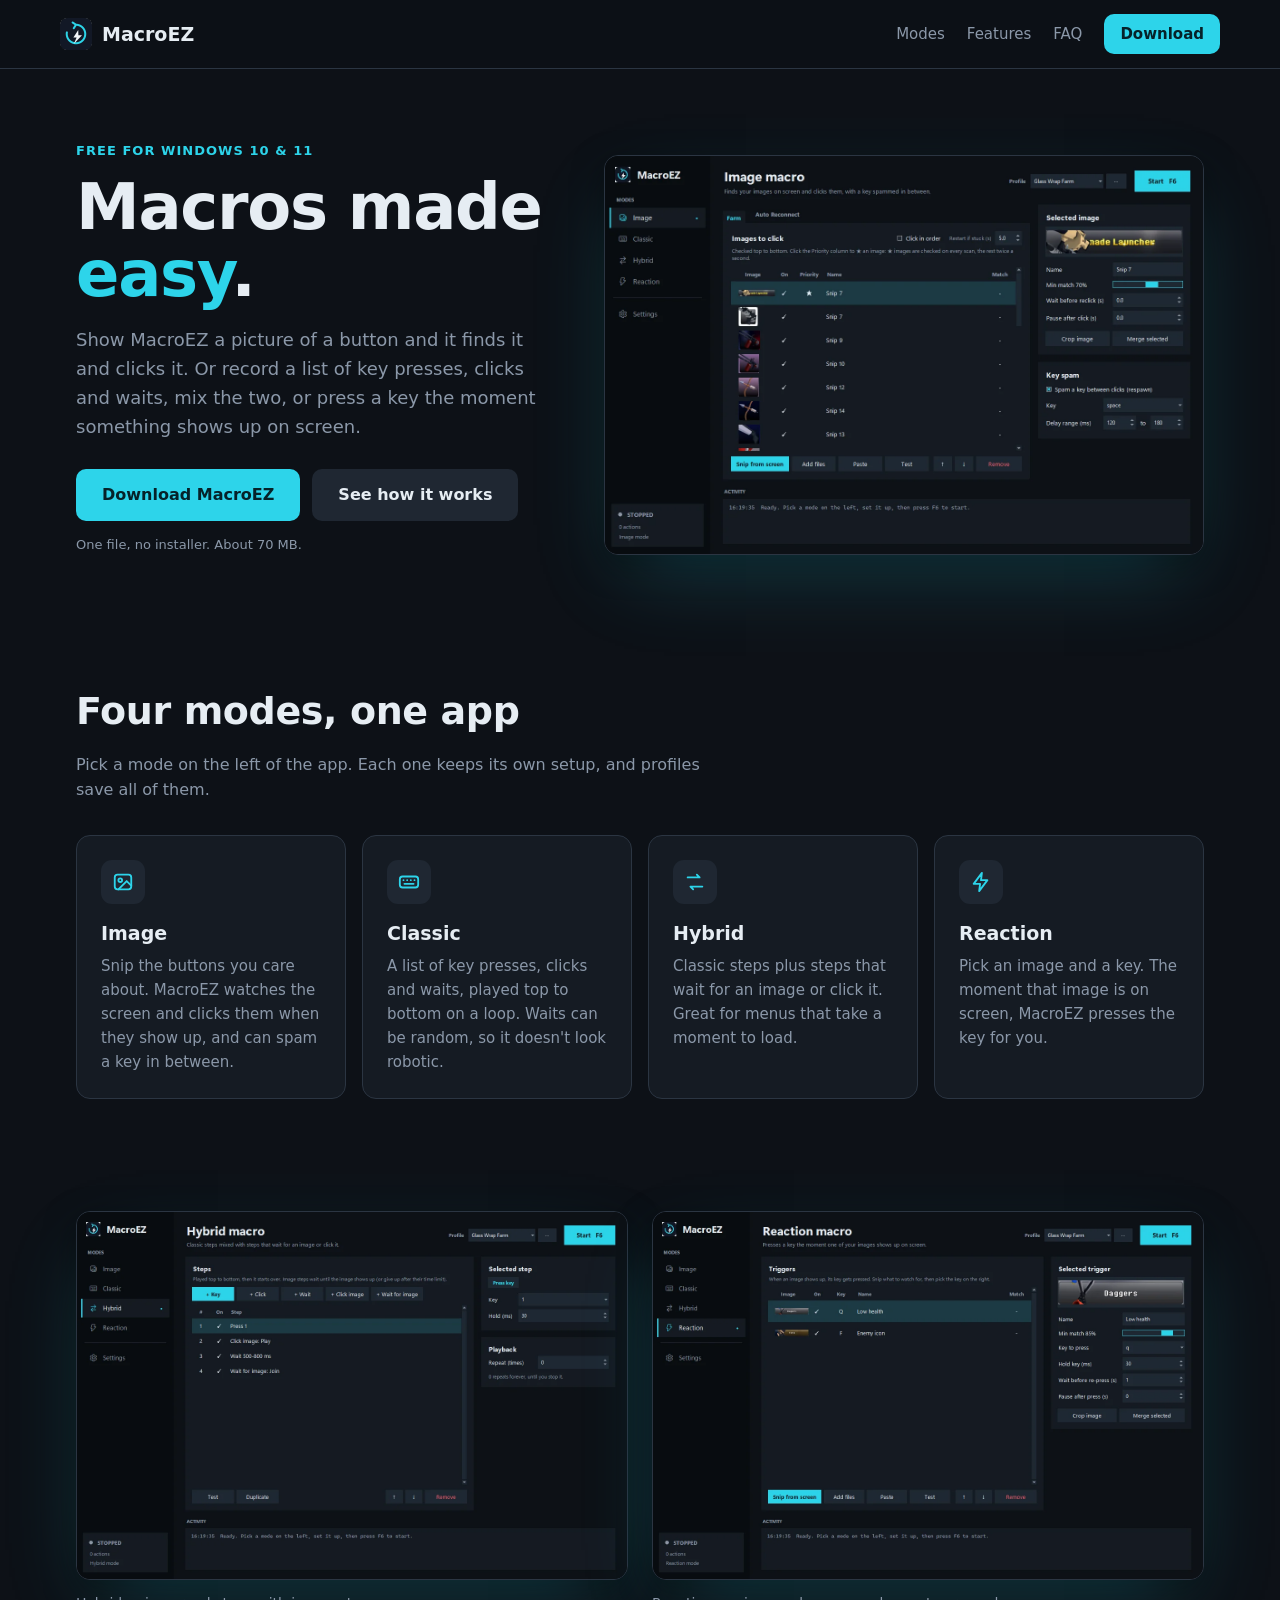
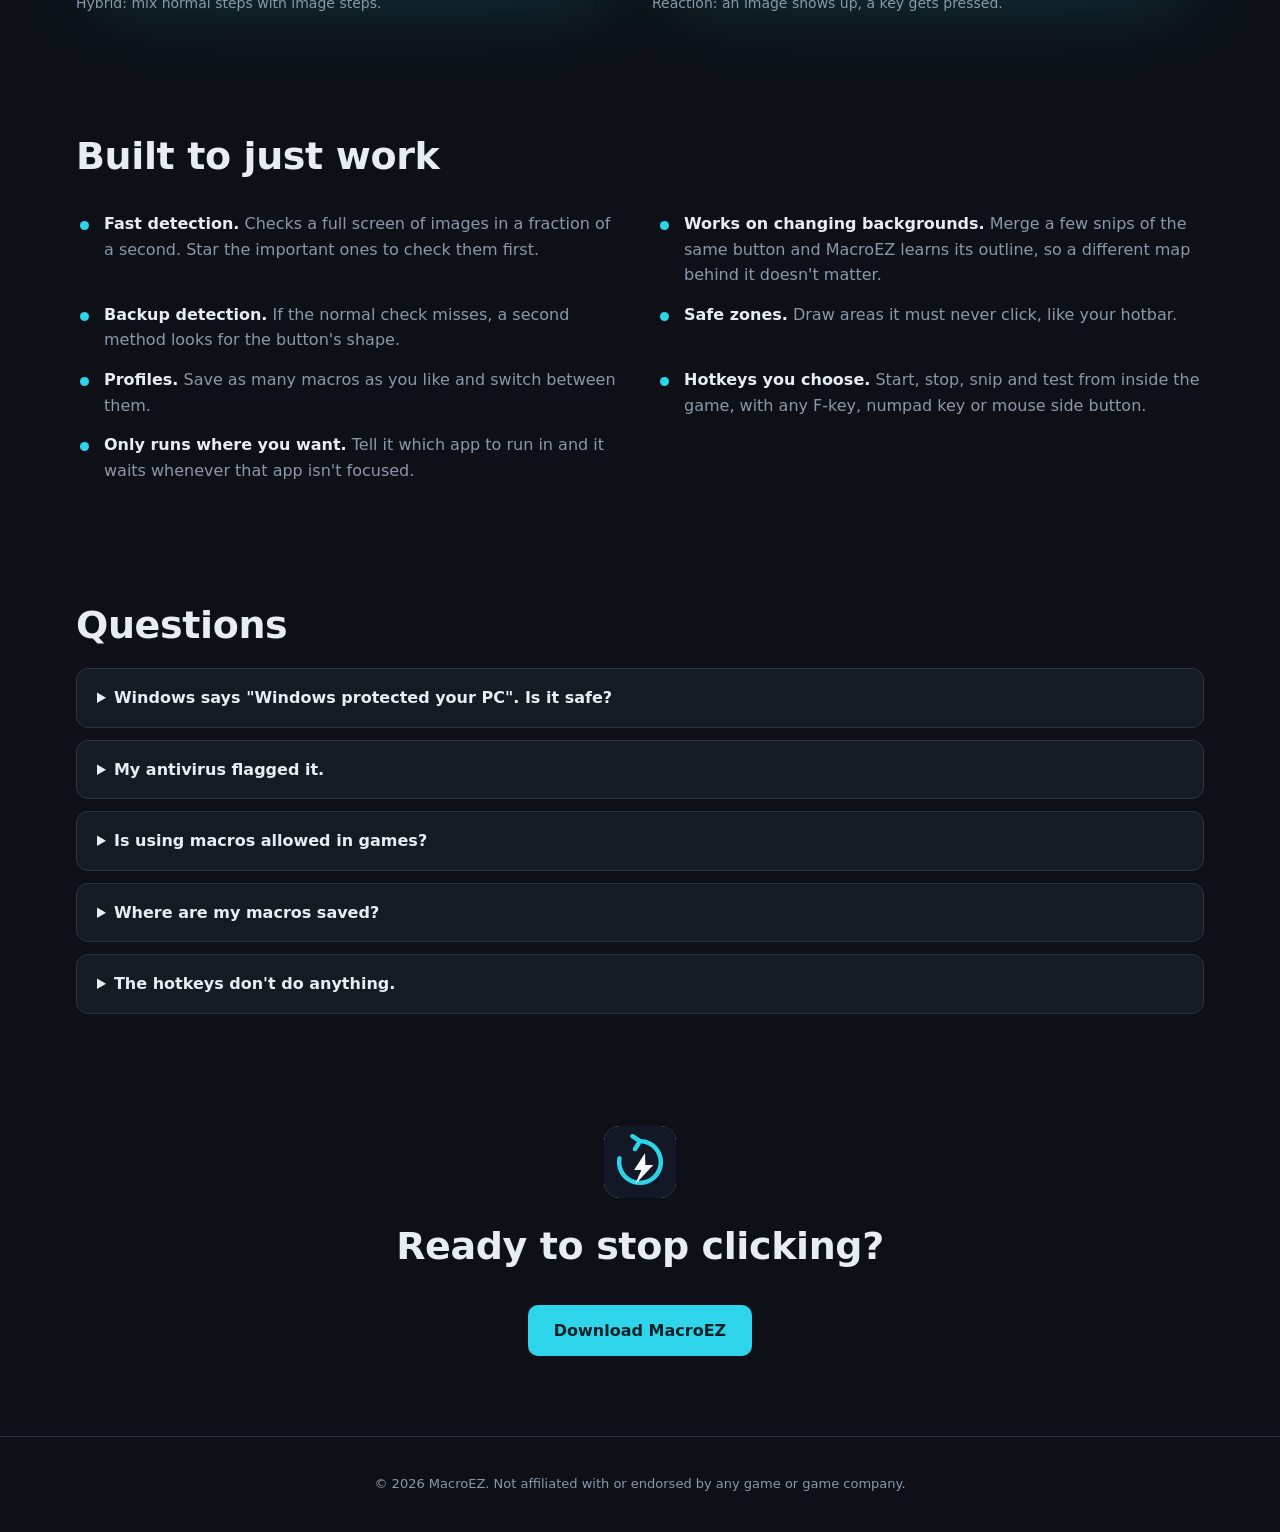
==== index.html @ 14ff78b8 "Add files via upload" ====
<!doctype html>
<html lang="en">
<head>
  <meta charset="utf-8">
  <meta name="viewport" content="width=device-width, initial-scale=1">
  <title>MacroEZ: macros made easy</title>
  <meta name="description" content="MacroEZ is a free Windows macro app. Click images it sees on screen, play key and click sequences, mix both, or react to images with a key press.">
  <meta property="og:title" content="MacroEZ: macros made easy">
  <meta property="og:description" content="Image, Classic, Hybrid and Reaction macros for Windows. Free.">
  <meta property="og:image" content="https://macroez.com/assets/shot-image.webp">
  <meta property="og:url" content="https://macroez.com/">
  <meta name="theme-color" content="#0d1117">
  <link rel="icon" href="/favicon.ico" sizes="any">
  <link rel="apple-touch-icon" href="/assets/apple-touch-icon.png">
  <link rel="stylesheet" href="/style.css">
</head>
<body>
  <header class="nav">
    <a class="brand" href="/"><img src="/assets/logo.png" alt="" width="32" height="32">MacroEZ</a>
    <nav>
      <a href="#modes">Modes</a>
      <a href="#features">Features</a>
      <a href="#faq">FAQ</a>
      <a class="btn btn-small" href="#download">Download</a>
    </nav>
  </header>

  <main>
    <section class="hero">
      <div class="hero-text">
        <p class="eyebrow">Free for Windows 10 &amp; 11</p>
        <h1>Macros made <span class="accent">easy</span>.</h1>
        <p class="lead">Show MacroEZ a picture of a button and it finds it and clicks it. Or record a list of key
          presses, clicks and waits, mix the two, or press a key the moment something shows up on screen.</p>
        <div class="cta">
          <!-- CHANGE THIS LINK: put your GitHub username in place of aveeragoni (see SETUP.md) -->
          <a class="btn" id="download" href="https://github.com/aveeragoni/macroez/releases/latest/download/MacroEZ.exe">
            Download MacroEZ
          </a>
          <a class="btn btn-ghost" href="#modes">See how it works</a>
        </div>
        <p class="fine">One file, no installer. About 70 MB.</p>
      </div>
      <div class="hero-shot">
        <img src="/assets/shot-image.webp" alt="The MacroEZ window in Image mode, listing images to click" width="1320" height="880">
      </div>
    </section>

    <section id="modes" class="section">
      <h2>Four modes, one app</h2>
      <p class="section-lead">Pick a mode on the left of the app. Each one keeps its own setup, and profiles save all of them.</p>
      <div class="cards">
        <article class="card">
          <div class="icon" aria-hidden="true">
            <svg viewBox="0 0 24 24"><rect x="3" y="4" width="18" height="16" rx="3"/><circle cx="9" cy="10" r="2"/><path d="m21 16-5-5-9 9"/></svg>
          </div>
          <h3>Image</h3>
          <p>Snip the buttons you care about. MacroEZ watches the screen and clicks them when they show up, and can spam a key in between.</p>
        </article>
        <article class="card">
          <div class="icon" aria-hidden="true">
            <svg viewBox="0 0 24 24"><rect x="2" y="6" width="20" height="12" rx="3"/><path d="M6 10h.01M10 10h.01M14 10h.01M18 10h.01M7 14h10"/></svg>
          </div>
          <h3>Classic</h3>
          <p>A list of key presses, clicks and waits, played top to bottom on a loop. Waits can be random, so it doesn't look robotic.</p>
        </article>
        <article class="card">
          <div class="icon" aria-hidden="true">
            <svg viewBox="0 0 24 24"><path d="M4 7h13l-3-3M20 17H7l3 3"/></svg>
          </div>
          <h3>Hybrid</h3>
          <p>Classic steps plus steps that wait for an image or click it. Great for menus that take a moment to load.</p>
        </article>
        <article class="card">
          <div class="icon" aria-hidden="true">
            <svg viewBox="0 0 24 24"><path d="M13 2 4 14h7l-1 8 9-12h-7z"/></svg>
          </div>
          <h3>Reaction</h3>
          <p>Pick an image and a key. The moment that image is on screen, MacroEZ presses the key for you.</p>
        </article>
      </div>
    </section>

    <section class="section showcase">
      <figure>
        <img src="/assets/shot-hybrid.webp" alt="Hybrid mode with key, click, wait and image steps" width="1320" height="880" loading="lazy">
        <figcaption>Hybrid: mix normal steps with image steps.</figcaption>
      </figure>
      <figure>
        <img src="/assets/shot-reaction.webp" alt="Reaction mode with images and the keys they press" width="1320" height="880" loading="lazy">
        <figcaption>Reaction: an image shows up, a key gets pressed.</figcaption>
      </figure>
    </section>

    <section id="features" class="section">
      <h2>Built to just work</h2>
      <ul class="features">
        <li><strong>Fast detection.</strong> Checks a full screen of images in a fraction of a second. Star the important ones to check them first.</li>
        <li><strong>Works on changing backgrounds.</strong> Merge a few snips of the same button and MacroEZ learns its outline, so a different map behind it doesn't matter.</li>
        <li><strong>Backup detection.</strong> If the normal check misses, a second method looks for the button's shape.</li>
        <li><strong>Safe zones.</strong> Draw areas it must never click, like your hotbar.</li>
        <li><strong>Profiles.</strong> Save as many macros as you like and switch between them.</li>
        <li><strong>Hotkeys you choose.</strong> Start, stop, snip and test from inside the game, with any F-key, numpad key or mouse side button.</li>
        <li><strong>Only runs where you want.</strong> Tell it which app to run in and it waits whenever that app isn't focused.</li>
      </ul>
    </section>

    <section id="faq" class="section faq">
      <h2>Questions</h2>
      <details>
        <summary>Windows says "Windows protected your PC". Is it safe?</summary>
        <p>Windows shows that for apps from small developers that haven't bought a code-signing certificate yet. Click <em>More info</em>, then <em>Run anyway</em>. Only download MacroEZ from this site.</p>
      </details>
      <details>
        <summary>My antivirus flagged it.</summary>
        <p>Apps that press keys and click for you, packed into a single file, sometimes get flagged by mistake. If you're unsure, don't run it.</p>
      </details>
      <details>
        <summary>Is using macros allowed in games?</summary>
        <p>It depends on the game. Many games ban automation in their rules, and accounts can be punished for it. Check the rules of the game you play. You use MacroEZ at your own risk.</p>
      </details>
      <details>
        <summary>Where are my macros saved?</summary>
        <p>Next to MacroEZ.exe, in <code>config.json</code> and the <code>images</code> folder. Keep the .exe in its own folder and back up that folder to keep your macros.</p>
      </details>
      <details>
        <summary>The hotkeys don't do anything.</summary>
        <p>On many laptops the F-keys control brightness and volume unless you hold Fn. Open Settings in MacroEZ, press a key and watch "Last key seen", or pick a different key or a mouse side button.</p>
      </details>
    </section>

    <section class="section final">
      <img src="/assets/logo.png" alt="" width="72" height="72">
      <h2>Ready to stop clicking?</h2>
      <a class="btn" href="https://github.com/aveeragoni/macroez/releases/latest/download/MacroEZ.exe">Download MacroEZ</a>
    </section>
  </main>

  <footer class="footer">
    <p>© <span id="year">2026</span> MacroEZ. Not affiliated with or endorsed by any game or game company.</p>
  </footer>
  <script>document.getElementById("year").textContent = new Date().getFullYear();</script>
</body>
</html>
---- style.css ----
:root {
  --bg: #0d1117;
  --panel: #151b23;
  --field: #1f2732;
  --line: #2b3542;
  --text: #e6edf3;
  --muted: #8b98a9;
  --accent: #2dd4ea;
  --accent-hover: #7ae6f3;
  --on-accent: #062229;
  --radius: 14px;
  color-scheme: dark;
}

* { box-sizing: border-box; }
html { scroll-behavior: smooth; }
body {
  margin: 0;
  overflow-x: hidden;
  background: var(--bg);
  color: var(--text);
  font: 16px/1.6 "Segoe UI Variable Text", "Segoe UI", system-ui, -apple-system, Roboto, sans-serif;
  -webkit-font-smoothing: antialiased;
}
img { max-width: 100%; height: auto; display: block; }
a { color: var(--accent); text-decoration: none; }
code { background: var(--field); padding: 1px 6px; border-radius: 6px; font-size: .92em; }

/* top bar */
.nav {
  position: sticky; top: 0; z-index: 10;
  display: flex; align-items: center; justify-content: space-between; gap: 16px;
  padding: 14px max(16px, calc((100% - 1160px) / 2));
  background: rgba(13, 17, 23, .85);
  backdrop-filter: blur(10px);
  border-bottom: 1px solid var(--line);
}
.brand { display: flex; align-items: center; gap: 10px; color: var(--text); font-weight: 700; font-size: 19px; }
.brand img { border-radius: 8px; }
.nav nav { display: flex; align-items: center; gap: 22px; }
.nav nav a { color: var(--muted); font-size: 15px; }
.nav nav a:hover { color: var(--text); }
.nav nav a.btn { color: var(--on-accent); }

/* buttons */
.btn {
  display: inline-flex; align-items: center; justify-content: center;
  padding: 13px 26px; border-radius: 10px;
  background: var(--accent); color: var(--on-accent);
  font-weight: 700; transition: background .15s, transform .15s;
}
.btn:hover { background: var(--accent-hover); transform: translateY(-1px); }
.btn-small { padding: 8px 16px; font-size: 14px; }
.btn-ghost { background: var(--field); color: var(--text); }
.btn-ghost:hover { background: var(--line); }

/* hero */
.hero {
  display: grid; grid-template-columns: minmax(0, 1fr) minmax(0, 1.25fr); gap: 48px; align-items: center;
  max-width: 1160px; margin: 0 auto; padding: 72px 16px 56px;
}
.eyebrow { color: var(--accent); font-weight: 700; font-size: 13px; letter-spacing: .08em; text-transform: uppercase; margin: 0 0 12px; }
h1 { font-size: clamp(40px, 6vw, 64px); line-height: 1.05; margin: 0 0 18px; letter-spacing: -.02em; }
.accent { color: var(--accent); }
.lead { color: var(--muted); font-size: 18px; margin: 0 0 28px; max-width: 520px; }
.cta { display: flex; flex-wrap: wrap; gap: 12px; }
.fine { color: var(--muted); font-size: 13px; margin-top: 14px; }
.hero-shot img, .showcase img {
  border-radius: var(--radius);
  border: 1px solid var(--line);
  box-shadow: 0 30px 80px -20px rgba(45, 212, 234, .25), 0 10px 30px rgba(0, 0, 0, .5);
}

/* sections */
.section { max-width: 1160px; margin: 0 auto; padding: 56px 16px; }
h2 { font-size: clamp(28px, 4vw, 38px); margin: 0 0 10px; letter-spacing: -.01em; }
.section-lead { color: var(--muted); margin: 0 0 32px; max-width: 640px; }
.cards { display: grid; grid-template-columns: repeat(4, minmax(0, 1fr)); gap: 16px; }
.card { background: var(--panel); border: 1px solid var(--line); border-radius: var(--radius); padding: 24px; }
.card h3 { margin: 14px 0 6px; font-size: 19px; }
.card p { margin: 0; color: var(--muted); font-size: 15px; }
.icon {
  width: 44px; height: 44px; border-radius: 11px; background: var(--field);
  display: grid; place-items: center;
}
.icon svg { width: 22px; height: 22px; fill: none; stroke: var(--accent); stroke-width: 2; stroke-linecap: round; stroke-linejoin: round; }

.showcase { display: grid; grid-template-columns: repeat(2, minmax(0, 1fr)); gap: 24px; }
.showcase figure { margin: 0; }
figcaption { color: var(--muted); font-size: 14px; margin-top: 12px; }

.features { list-style: none; padding: 0; margin: 24px 0 0; display: grid; grid-template-columns: repeat(2, minmax(0, 1fr)); gap: 14px 32px; }
.features li { padding-left: 28px; position: relative; color: var(--muted); }
.features li::before { content: ""; position: absolute; left: 4px; top: 10px; width: 9px; height: 9px; border-radius: 50%; background: var(--accent); }
.features strong { color: var(--text); }

.faq details { background: var(--panel); border: 1px solid var(--line); border-radius: 12px; padding: 16px 20px; margin-top: 12px; }
.faq summary { cursor: pointer; font-weight: 600; }
.faq details p { color: var(--muted); margin: 10px 0 0; }

.final { text-align: center; display: grid; justify-items: center; gap: 18px; padding-bottom: 80px; }
.final img { border-radius: 16px; }

.footer { border-top: 1px solid var(--line); text-align: center; color: var(--muted); font-size: 13px; padding: 24px 16px; }

/* phones and small tablets */
@media (max-width: 900px) {
  .hero { grid-template-columns: minmax(0, 1fr); padding-top: 40px; }
  .cards { grid-template-columns: repeat(2, minmax(0, 1fr)); }
  .showcase, .features { grid-template-columns: minmax(0, 1fr); }
}
@media (max-width: 560px) {
  .cards { grid-template-columns: minmax(0, 1fr); }
  .nav nav a:not(.btn) { display: none; }
  .cta .btn { flex: 1 1 100%; }
}
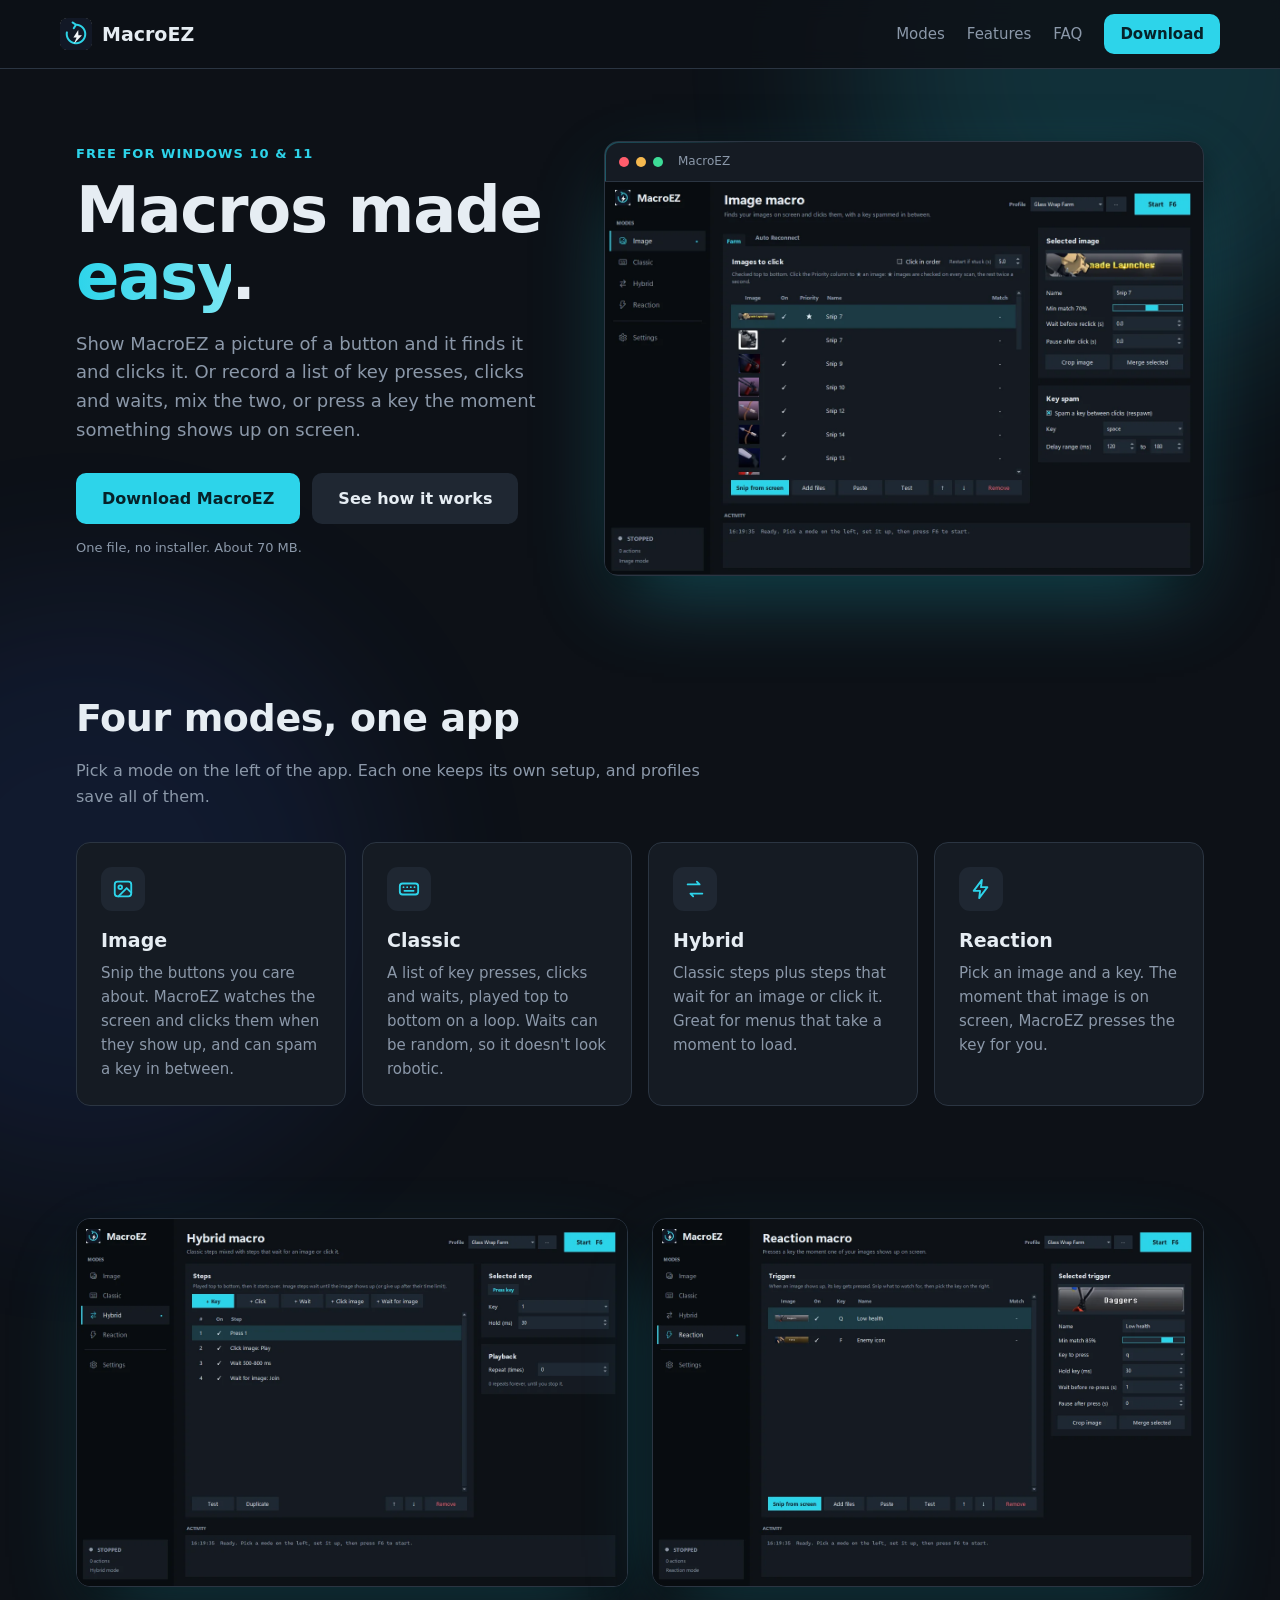
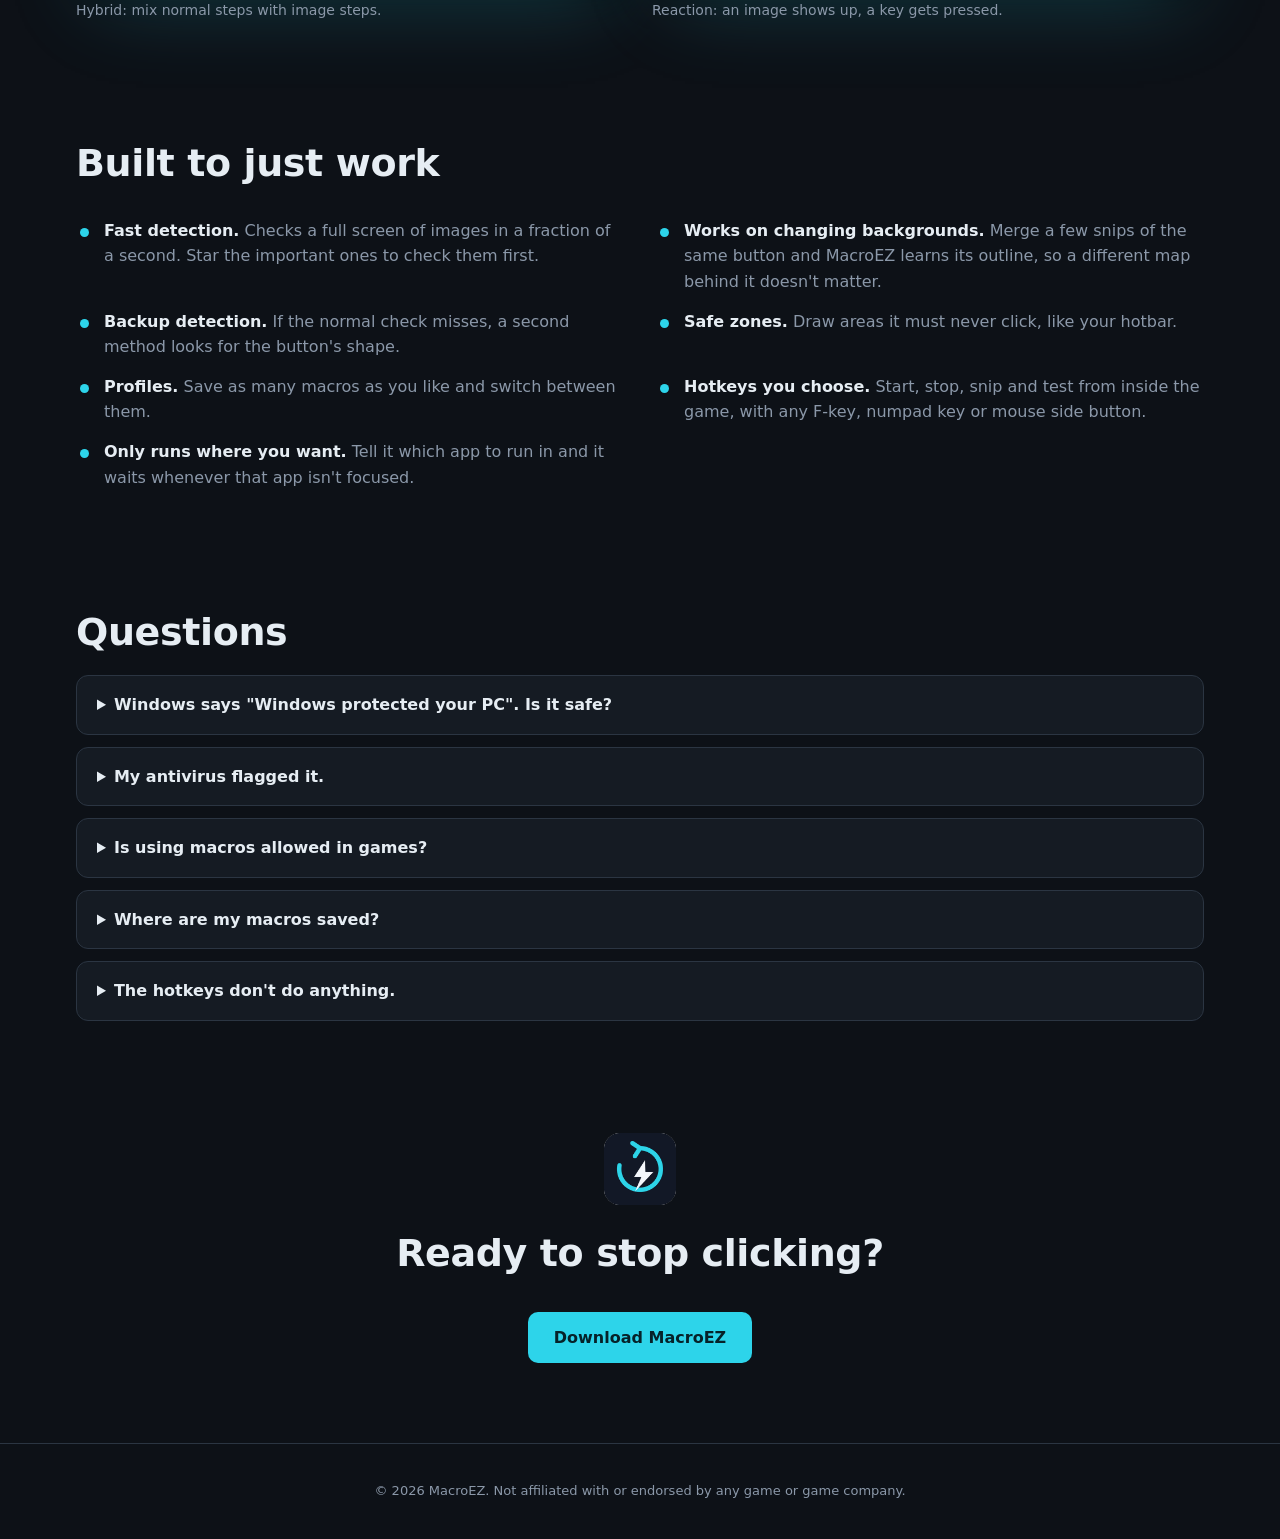
==== commit d330eedf: "Add showcase video area (YouTube or mp4) and animations" ====
--- a/index.html
+++ b/index.html
@@ -1,5 +1,5 @@
 <!doctype html>
-<html lang="en">
+<html lang="en" class="no-js">
 <head>
   <meta charset="utf-8">
   <meta name="viewport" content="width=device-width, initial-scale=1">
@@ -13,6 +13,7 @@
   <link rel="icon" href="/favicon.ico" sizes="any">
   <link rel="apple-touch-icon" href="/assets/apple-touch-icon.png">
   <link rel="stylesheet" href="/style.css">
+  <script>document.documentElement.classList.replace("no-js", "js")</script>
 </head>
 <body>
   <header class="nav">
@@ -25,53 +26,68 @@
     </nav>
   </header>
 
+  <div class="glow glow-a" aria-hidden="true"></div><div class="glow glow-b" aria-hidden="true"></div>
   <main>
     <section class="hero">
       <div class="hero-text">
-        <p class="eyebrow">Free for Windows 10 &amp; 11</p>
-        <h1>Macros made <span class="accent">easy</span>.</h1>
-        <p class="lead">Show MacroEZ a picture of a button and it finds it and clicks it. Or record a list of key
+        <p class="eyebrow reveal">Free for Windows 10 &amp; 11</p>
+        <h1 class="reveal" style="--delay: 80ms">Macros made <span class="accent">easy</span>.</h1>
+        <p class="lead reveal" style="--delay: 160ms">Show MacroEZ a picture of a button and it finds it and clicks it. Or record a list of key
           presses, clicks and waits, mix the two, or press a key the moment something shows up on screen.</p>
-        <div class="cta">
+        <div class="cta reveal" style="--delay: 240ms">
           <!-- CHANGE THIS LINK: put your GitHub username in place of aveeragoni (see SETUP.md) -->
-          <a class="btn" id="download" href="https://github.com/aveeragoni/macroez/releases/latest/download/MacroEZ.exe">
+          <a class="btn shine" id="download" href="https://github.com/aveeragoni/macroez/releases/latest/download/MacroEZ.exe">
             Download MacroEZ
           </a>
           <a class="btn btn-ghost" href="#modes">See how it works</a>
         </div>
-        <p class="fine">One file, no installer. About 70 MB.</p>
+        <p class="fine reveal" style="--delay: 300ms">One file, no installer. About 70 MB.</p>
       </div>
-      <div class="hero-shot">
-        <img src="/assets/shot-image.webp" alt="The MacroEZ window in Image mode, listing images to click" width="1320" height="880">
+      <div class="hero-shot reveal" style="--delay: 250ms">
+        <!-- SHOWCASE VIDEO. Two ways, pick one:
+             1. YouTube: paste the video's link into data-youtube below, e.g. data-youtube="https://youtu.be/abc123XYZ"
+             2. Your own file: save it as assets/showcase.mp4 and leave data-youtube empty.
+             With neither, the app screenshot shows instead. -->
+        <div class="showcase-frame" id="showcase-frame" data-youtube="">
+          <div class="frame-bar" aria-hidden="true"><span></span><span></span><span></span><em>MacroEZ</em></div>
+          <video id="showcase" autoplay muted loop playsinline preload="metadata"
+                 poster="/assets/shot-image.webp" aria-label="MacroEZ in action">
+            <source src="/assets/showcase.mp4" type="video/mp4">
+          </video>
+          <button class="sound" id="sound" type="button" hidden aria-pressed="false">
+            <svg viewBox="0 0 24 24" aria-hidden="true"><path d="M11 5 6 9H3v6h3l5 4z"/><path class="wave" d="M15.5 8.5a5 5 0 0 1 0 7M18.5 5.5a9 9 0 0 1 0 13"/><path class="mute" d="m16 9 6 6m0-6-6 6"/></svg>
+            <span>Sound on</span>
+          </button>
+        </div>
       </div>
     </section>
 
     <section id="modes" class="section">
-      <h2>Four modes, one app</h2>
-      <p class="section-lead">Pick a mode on the left of the app. Each one keeps its own setup, and profiles save all of them.</p>
+      <h2 class="reveal">Four modes, one app</h2>
+      <p class="section-lead reveal" style="--delay: 80ms">Pick a mode on the left of the app. Each one keeps its own setup, and profiles save all of them.</p>
       <div class="cards">
-        <article class="card">
+        <article class="card reveal" style="--delay: 0ms">
           <div class="icon" aria-hidden="true">
             <svg viewBox="0 0 24 24"><rect x="3" y="4" width="18" height="16" rx="3"/><circle cx="9" cy="10" r="2"/><path d="m21 16-5-5-9 9"/></svg>
           </div>
           <h3>Image</h3>
           <p>Snip the buttons you care about. MacroEZ watches the screen and clicks them when they show up, and can spam a key in between.</p>
         </article>
-        <article class="card">
+        <article class="card reveal" style="--delay: 90ms">
           <div class="icon" aria-hidden="true">
             <svg viewBox="0 0 24 24"><rect x="2" y="6" width="20" height="12" rx="3"/><path d="M6 10h.01M10 10h.01M14 10h.01M18 10h.01M7 14h10"/></svg>
           </div>
           <h3>Classic</h3>
           <p>A list of key presses, clicks and waits, played top to bottom on a loop. Waits can be random, so it doesn't look robotic.</p>
         </article>
-        <article class="card">
+        <article class="card reveal" style="--delay: 180ms">
           <div class="icon" aria-hidden="true">
             <svg viewBox="0 0 24 24"><path d="M4 7h13l-3-3M20 17H7l3 3"/></svg>
           </div>
           <h3>Hybrid</h3>
           <p>Classic steps plus steps that wait for an image or click it. Great for menus that take a moment to load.</p>
         </article>
-        <article class="card">
+        <article class="card reveal" style="--delay: 270ms">
           <div class="icon" aria-hidden="true">
             <svg viewBox="0 0 24 24"><path d="M13 2 4 14h7l-1 8 9-12h-7z"/></svg>
           </div>
@@ -82,63 +98,114 @@
     </section>
 
     <section class="section showcase">
-      <figure>
+      <figure class="reveal" style="--delay: 0ms">
         <img src="/assets/shot-hybrid.webp" alt="Hybrid mode with key, click, wait and image steps" width="1320" height="880" loading="lazy">
         <figcaption>Hybrid: mix normal steps with image steps.</figcaption>
       </figure>
-      <figure>
+      <figure class="reveal" style="--delay: 120ms">
         <img src="/assets/shot-reaction.webp" alt="Reaction mode with images and the keys they press" width="1320" height="880" loading="lazy">
         <figcaption>Reaction: an image shows up, a key gets pressed.</figcaption>
       </figure>
     </section>
 
     <section id="features" class="section">
-      <h2>Built to just work</h2>
+      <h2 class="reveal">Built to just work</h2>
       <ul class="features">
-        <li><strong>Fast detection.</strong> Checks a full screen of images in a fraction of a second. Star the important ones to check them first.</li>
-        <li><strong>Works on changing backgrounds.</strong> Merge a few snips of the same button and MacroEZ learns its outline, so a different map behind it doesn't matter.</li>
-        <li><strong>Backup detection.</strong> If the normal check misses, a second method looks for the button's shape.</li>
-        <li><strong>Safe zones.</strong> Draw areas it must never click, like your hotbar.</li>
-        <li><strong>Profiles.</strong> Save as many macros as you like and switch between them.</li>
-        <li><strong>Hotkeys you choose.</strong> Start, stop, snip and test from inside the game, with any F-key, numpad key or mouse side button.</li>
-        <li><strong>Only runs where you want.</strong> Tell it which app to run in and it waits whenever that app isn't focused.</li>
+        <li class="reveal" style="--delay: 0ms"><strong>Fast detection.</strong> Checks a full screen of images in a fraction of a second. Star the important ones to check them first.</li>
+        <li class="reveal" style="--delay: 60ms"><strong>Works on changing backgrounds.</strong> Merge a few snips of the same button and MacroEZ learns its outline, so a different map behind it doesn't matter.</li>
+        <li class="reveal" style="--delay: 120ms"><strong>Backup detection.</strong> If the normal check misses, a second method looks for the button's shape.</li>
+        <li class="reveal" style="--delay: 180ms"><strong>Safe zones.</strong> Draw areas it must never click, like your hotbar.</li>
+        <li class="reveal" style="--delay: 240ms"><strong>Profiles.</strong> Save as many macros as you like and switch between them.</li>
+        <li class="reveal" style="--delay: 300ms"><strong>Hotkeys you choose.</strong> Start, stop, snip and test from inside the game, with any F-key, numpad key or mouse side button.</li>
+        <li class="reveal" style="--delay: 360ms"><strong>Only runs where you want.</strong> Tell it which app to run in and it waits whenever that app isn't focused.</li>
       </ul>
     </section>
 
     <section id="faq" class="section faq">
-      <h2>Questions</h2>
-      <details>
+      <h2 class="reveal">Questions</h2>
+      <details class="reveal" style="--delay: 0ms">
         <summary>Windows says "Windows protected your PC". Is it safe?</summary>
         <p>Windows shows that for apps from small developers that haven't bought a code-signing certificate yet. Click <em>More info</em>, then <em>Run anyway</em>. Only download MacroEZ from this site.</p>
       </details>
-      <details>
+      <details class="reveal" style="--delay: 60ms">
         <summary>My antivirus flagged it.</summary>
         <p>Apps that press keys and click for you, packed into a single file, sometimes get flagged by mistake. If you're unsure, don't run it.</p>
       </details>
-      <details>
+      <details class="reveal" style="--delay: 120ms">
         <summary>Is using macros allowed in games?</summary>
         <p>It depends on the game. Many games ban automation in their rules, and accounts can be punished for it. Check the rules of the game you play. You use MacroEZ at your own risk.</p>
       </details>
-      <details>
+      <details class="reveal" style="--delay: 180ms">
         <summary>Where are my macros saved?</summary>
         <p>Next to MacroEZ.exe, in <code>config.json</code> and the <code>images</code> folder. Keep the .exe in its own folder and back up that folder to keep your macros.</p>
       </details>
-      <details>
+      <details class="reveal" style="--delay: 240ms">
         <summary>The hotkeys don't do anything.</summary>
         <p>On many laptops the F-keys control brightness and volume unless you hold Fn. Open Settings in MacroEZ, press a key and watch "Last key seen", or pick a different key or a mouse side button.</p>
       </details>
     </section>
 
     <section class="section final">
-      <img src="/assets/logo.png" alt="" width="72" height="72">
-      <h2>Ready to stop clicking?</h2>
-      <a class="btn" href="https://github.com/aveeragoni/macroez/releases/latest/download/MacroEZ.exe">Download MacroEZ</a>
+      <img class="reveal float" src="/assets/logo.png" alt="" width="72" height="72">
+      <h2 class="reveal" style="--delay: 80ms">Ready to stop clicking?</h2>
+      <a class="btn shine reveal" style="--delay: 160ms" href="https://github.com/aveeragoni/macroez/releases/latest/download/MacroEZ.exe">Download MacroEZ</a>
     </section>
   </main>
 
   <footer class="footer">
     <p>© <span id="year">2026</span> MacroEZ. Not affiliated with or endorsed by any game or game company.</p>
   </footer>
-  <script>document.getElementById("year").textContent = new Date().getFullYear();</script>
+  <script>
+    document.getElementById("year").textContent = new Date().getFullYear();
+
+    // Fade things in as they scroll into view
+    const io = "IntersectionObserver" in window && new IntersectionObserver((entries) => {
+      for (const entry of entries) {
+        if (entry.isIntersecting) { entry.target.classList.add("in"); io.unobserve(entry.target); }
+      }
+    }, { threshold: 0.15, rootMargin: "0px 0px -40px 0px" });
+    document.querySelectorAll(".reveal").forEach((el) => io ? io.observe(el) : el.classList.add("in"));
+
+    // Showcase video: a YouTube link wins; otherwise assets/showcase.mp4; otherwise the screenshot
+    const frame = document.getElementById("showcase-frame");
+    const video = document.getElementById("showcase");
+    const sound = document.getElementById("sound");
+    const link = (frame.dataset.youtube || "").trim();
+    const id = (link.match(/(?:youtu\.be\/|[?&]v=|\/embed\/|\/shorts\/|\/live\/)([\w-]{11})/) || [])[1]
+      || (/^[\w-]{11}$/.test(link) ? link : "");
+    if (id) {
+      const player = document.createElement("iframe");
+      // muted autoplay is the only autoplay browsers allow; viewers can unmute in the player
+      player.src = `https://www.youtube-nocookie.com/embed/${id}?autoplay=1&mute=1&loop=1&playlist=${id}` +
+        "&playsinline=1&rel=0&modestbranding=1";
+      player.title = "MacroEZ showcase video";
+      player.allow = "autoplay; encrypted-media; picture-in-picture; fullscreen";
+      player.allowFullscreen = true;
+      player.loading = "eager";
+      video.replaceWith(player);
+      sound.remove();
+    }
+    video.addEventListener("loadeddata", () => { sound.hidden = false; video.classList.add("playing"); });
+    sound.addEventListener("click", () => {
+      video.muted = !video.muted;
+      if (!video.muted) video.play();
+      sound.setAttribute("aria-pressed", String(!video.muted));
+      sound.querySelector("span").textContent = video.muted ? "Sound on" : "Sound off";
+    });
+
+    // Cards lean slightly toward the mouse
+    if (matchMedia("(hover: hover) and (prefers-reduced-motion: no-preference)").matches) {
+      document.querySelectorAll(".card").forEach((card) => {
+        card.addEventListener("pointermove", (e) => {
+          const r = card.getBoundingClientRect();
+          card.style.setProperty("--mx", `${e.clientX - r.left}px`);
+          card.style.setProperty("--my", `${e.clientY - r.top}px`);
+          const rx = ((e.clientY - r.top) / r.height - 0.5) * -6, ry = ((e.clientX - r.left) / r.width - 0.5) * 6;
+          card.style.transform = `perspective(700px) rotateX(${rx}deg) rotateY(${ry}deg) translateY(-4px)`;
+        });
+        card.addEventListener("pointerleave", () => { card.style.transform = ""; });
+      });
+    }
+  </script>
 </body>
 </html>
--- a/style.css
+++ b/style.css
@@ -65,7 +65,7 @@
 .lead { color: var(--muted); font-size: 18px; margin: 0 0 28px; max-width: 520px; }
 .cta { display: flex; flex-wrap: wrap; gap: 12px; }
 .fine { color: var(--muted); font-size: 13px; margin-top: 14px; }
-.hero-shot img, .showcase img {
+.showcase img {
   border-radius: var(--radius);
   border: 1px solid var(--line);
   box-shadow: 0 30px 80px -20px rgba(45, 212, 234, .25), 0 10px 30px rgba(0, 0, 0, .5);
@@ -114,3 +114,105 @@
   .nav nav a:not(.btn) { display: none; }
   .cta .btn { flex: 1 1 100%; }
 }
+
+/* ---------- showcase video (top of the page) ---------- */
+.hero { position: relative; }
+.showcase-frame {
+  position: relative; overflow: hidden;
+  border-radius: var(--radius);
+  border: 1px solid var(--line);
+  background: var(--panel);
+  box-shadow: 0 30px 80px -20px rgba(45, 212, 234, .35), 0 10px 30px rgba(0, 0, 0, .5);
+}
+.showcase-frame::before {  /* slow glowing edge */
+  content: ""; position: absolute; inset: -40%; z-index: 0;
+  background: conic-gradient(from 0deg, transparent 0 70%, rgba(45, 212, 234, .55) 80%, transparent 90%);
+  animation: spin 7s linear infinite;
+}
+.showcase-frame::after {
+  content: ""; position: absolute; inset: 1px; z-index: 0;
+  border-radius: calc(var(--radius) - 1px); background: var(--panel);
+}
+.frame-bar, .showcase-frame video, .showcase-frame iframe, .sound { position: relative; z-index: 1; }
+.frame-bar { display: flex; align-items: center; gap: 7px; padding: 10px 14px; border-bottom: 1px solid var(--line); }
+.frame-bar span { width: 10px; height: 10px; border-radius: 50%; background: var(--line); }
+.frame-bar span:first-child { background: #ff5d6c; }
+.frame-bar span:nth-child(2) { background: #f5b94f; }
+.frame-bar span:nth-child(3) { background: #3ddc97; }
+.frame-bar em { margin-left: 8px; font-style: normal; font-size: 12px; color: var(--muted); }
+.showcase-frame video, .showcase-frame iframe {
+  display: block; width: 100%; aspect-ratio: 16 / 10.5; border: 0;
+  background: var(--bg); object-fit: cover;
+}
+.showcase-frame iframe { aspect-ratio: 16 / 9; }
+.sound {
+  position: absolute; right: 14px; bottom: 14px;
+  display: inline-flex; align-items: center; gap: 8px;
+  padding: 8px 14px; border: 0; border-radius: 999px; cursor: pointer;
+  background: rgba(13, 17, 23, .75); color: var(--text); font: inherit; font-size: 13px; font-weight: 600;
+  backdrop-filter: blur(6px); transition: background .2s;
+}
+.sound:hover { background: rgba(45, 212, 234, .9); color: var(--on-accent); }
+.sound svg { width: 18px; height: 18px; fill: none; stroke: currentColor; stroke-width: 2; stroke-linecap: round; stroke-linejoin: round; }
+.sound .wave { display: none; }
+.sound[aria-pressed="true"] .wave { display: inline; }
+.sound[aria-pressed="true"] .mute { display: none; }
+
+/* ---------- background glow ---------- */
+.glow {
+  position: fixed; z-index: -1; width: 46vmax; height: 46vmax; border-radius: 50%;
+  filter: blur(90px); opacity: .16; pointer-events: none;
+}
+.glow-a { background: #2dd4ea; top: -18vmax; right: -12vmax; animation: drift 18s ease-in-out infinite alternate; }
+.glow-b { background: #3b6cff; bottom: -22vmax; left: -16vmax; opacity: .1; animation: drift 22s ease-in-out infinite alternate-reverse; }
+
+/* ---------- scroll-in animations ---------- */
+.js .reveal:not(.in) { opacity: 0; }
+.js .reveal.in { animation: rise .8s cubic-bezier(.2, .7, .2, 1) var(--delay, 0ms) backwards; }
+.accent {
+  background: linear-gradient(90deg, #2dd4ea, #7ae6f3, #2dd4ea);
+  background-size: 200% auto; -webkit-background-clip: text; background-clip: text; color: transparent;
+  animation: sheen 4s linear infinite;
+}
+
+/* ---------- buttons and cards ---------- */
+.shine { position: relative; overflow: hidden; }
+.shine::after {
+  content: ""; position: absolute; top: 0; left: -60%; width: 40%; height: 100%;
+  background: linear-gradient(100deg, transparent, rgba(255, 255, 255, .55), transparent);
+  transform: skewX(-20deg); animation: sweep 3.6s ease-in-out infinite;
+}
+.card {
+  position: relative; overflow: hidden;
+  transition: transform .25s ease, border-color .25s ease, box-shadow .25s ease;
+}
+.card::before {  /* soft light that follows the mouse */
+  content: ""; position: absolute; inset: 0; pointer-events: none; opacity: 0; transition: opacity .25s;
+  background: radial-gradient(260px circle at var(--mx, 50%) var(--my, 50%), rgba(45, 212, 234, .14), transparent 70%);
+}
+.card:hover { border-color: rgba(45, 212, 234, .45); box-shadow: 0 18px 40px -18px rgba(45, 212, 234, .35); }
+.card:hover::before { opacity: 1; }
+.card:hover .icon { animation: pop .5s ease; }
+.showcase figure img { transition: transform .4s ease, box-shadow .4s ease; }
+.showcase figure:hover img { transform: translateY(-6px) scale(1.01); }
+.faq details { transition: border-color .2s; }
+.faq details:hover, .faq details[open] { border-color: rgba(45, 212, 234, .4); }
+.faq details[open] p { animation: rise .35s ease; }
+.float { animation: float 4s ease-in-out infinite; }
+
+@keyframes rise { from { opacity: 0; transform: translateY(26px); } to { opacity: 1; transform: none; } }
+@keyframes spin { to { transform: rotate(360deg); } }
+@keyframes drift { to { transform: translate(-8vmax, 6vmax) scale(1.15); } }
+@keyframes sheen { to { background-position: 200% center; } }
+@keyframes sweep { 0%, 55% { left: -60%; } 100% { left: 130%; } }
+@keyframes pop { 50% { transform: scale(1.15) rotate(-6deg); } }
+@keyframes float { 50% { transform: translateY(-8px); } }
+
+/* people who turn off motion in their system settings get a still page */
+@media (prefers-reduced-motion: reduce) {
+  *, *::before, *::after { animation: none !important; transition: none !important; }
+  .js .reveal:not(.in) { opacity: 1; }
+  html { scroll-behavior: auto; }
+}
+.js .reveal.in.float { animation: rise .8s cubic-bezier(.2, .7, .2, 1) var(--delay, 0ms) backwards, float 4s ease-in-out 1s infinite; }
+.sound[hidden] { display: none; }
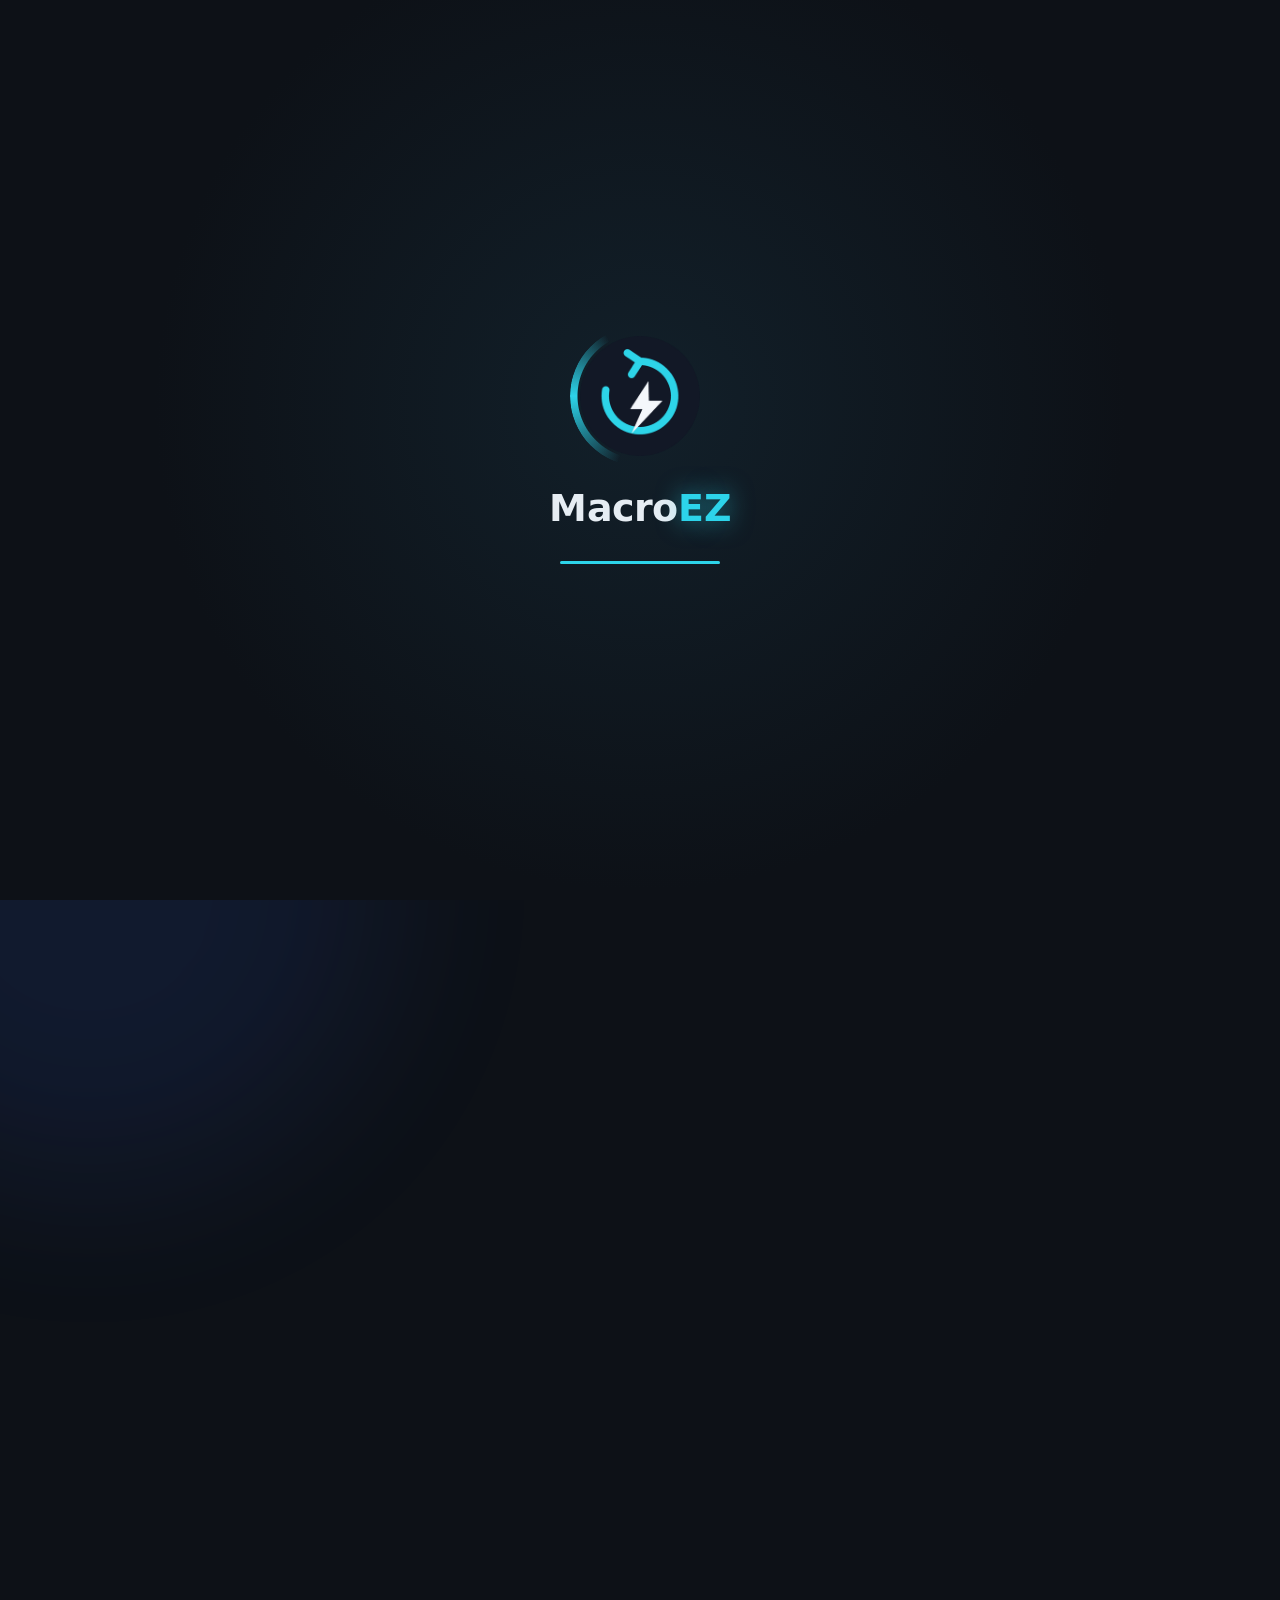
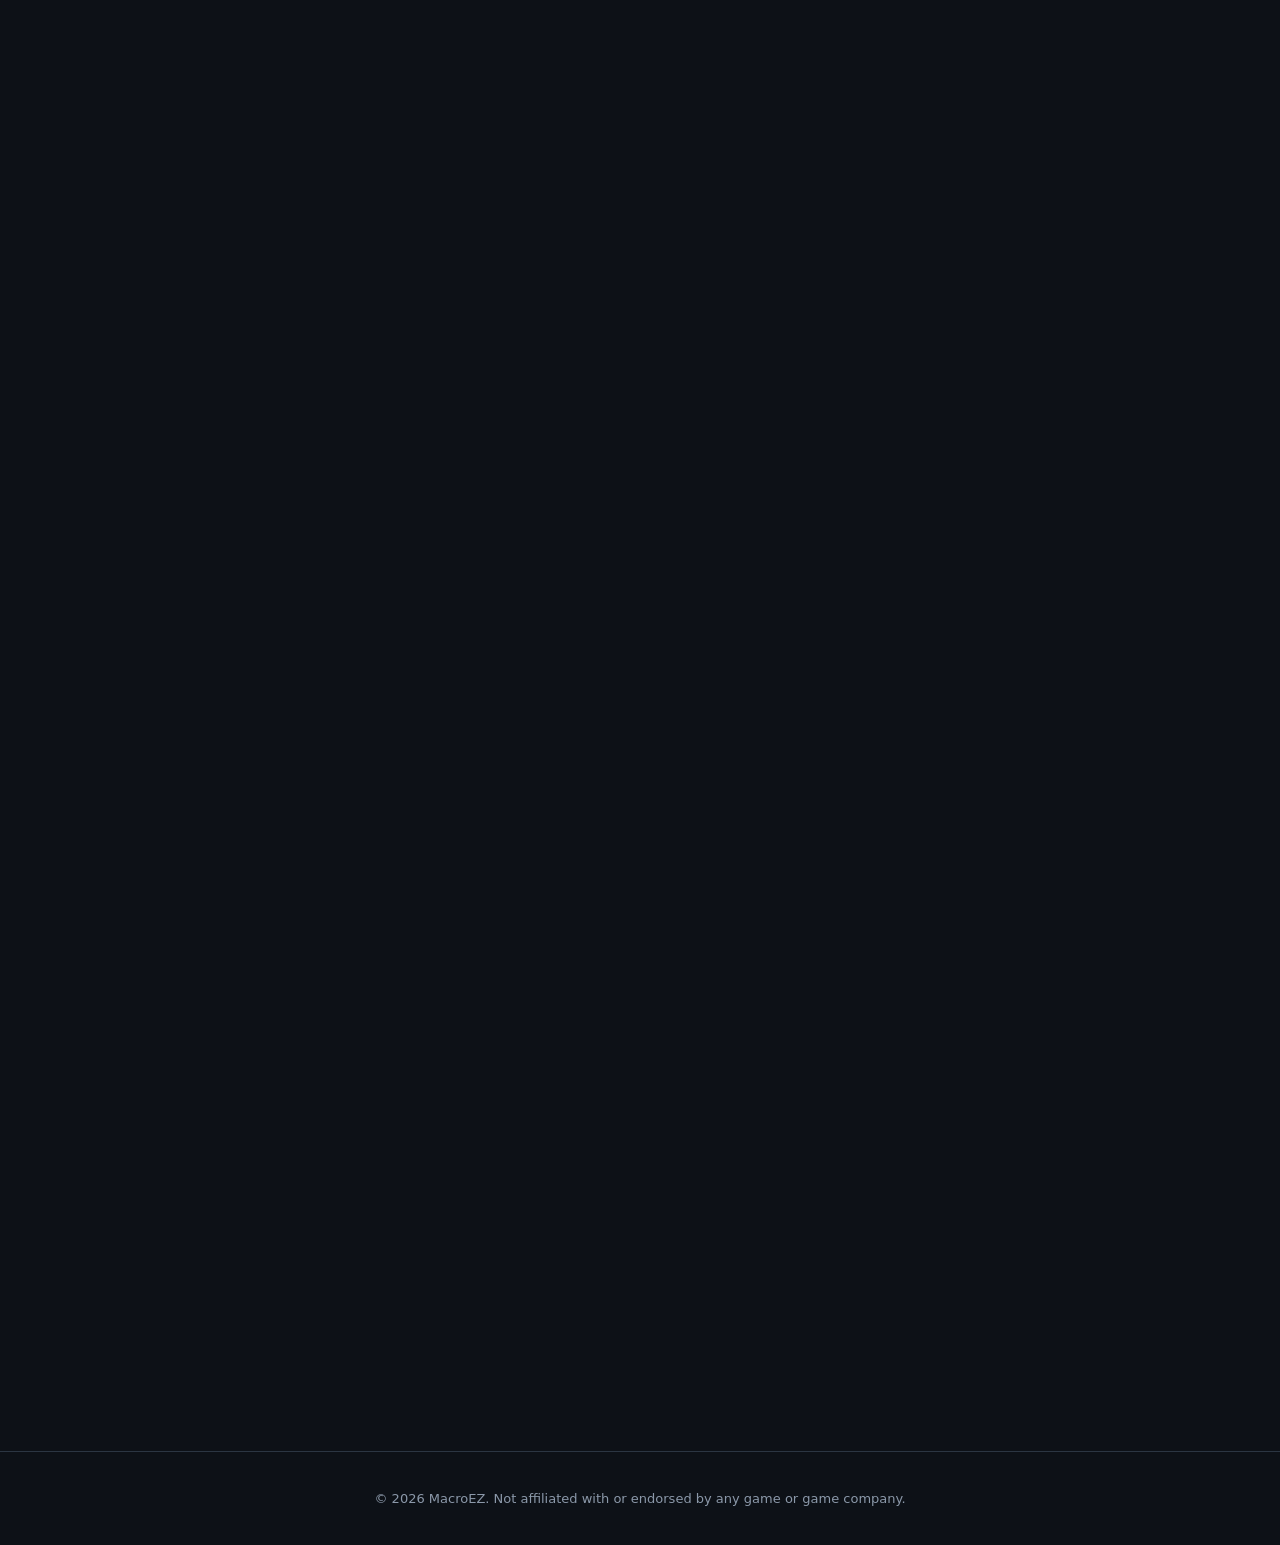
==== commit fdd8bc5e: "Opening animation, text animations, round logo, Classic recording copy" ====
--- a/index.html
+++ b/index.html
@@ -16,6 +16,15 @@
   <script>document.documentElement.classList.replace("no-js", "js")</script>
 </head>
 <body>
+  <!-- opening animation: shown once per visit, click to skip -->
+  <div class="intro" id="intro" aria-hidden="true">
+    <div class="intro-mark">
+      <span class="intro-ring"></span>
+      <img src="/assets/logo.png" alt="" width="120" height="120">
+    </div>
+    <div class="intro-name"><span>M</span><span>a</span><span>c</span><span>r</span><span>o</span><span class="ez">E</span><span class="ez">Z</span></div>
+    <div class="intro-bar"><i></i></div>
+  </div>
   <header class="nav">
     <a class="brand" href="/"><img src="/assets/logo.png" alt="" width="32" height="32">MacroEZ</a>
     <nav>
@@ -31,11 +40,10 @@
     <section class="hero">
       <div class="hero-text">
         <p class="eyebrow reveal">Free for Windows 10 &amp; 11</p>
-        <h1 class="reveal" style="--delay: 80ms">Macros made <span class="accent">easy</span>.</h1>
+        <h1 class="reveal split" style="--delay: 80ms" aria-label="Macros made easy.">Macros made <span class="accent rotator" id="rotator">easy</span>.</h1>
         <p class="lead reveal" style="--delay: 160ms">Show MacroEZ a picture of a button and it finds it and clicks it. Or record a list of key
           presses, clicks and waits, mix the two, or press a key the moment something shows up on screen.</p>
         <div class="cta reveal" style="--delay: 240ms">
-          <!-- CHANGE THIS LINK: put your GitHub username in place of aveeragoni (see SETUP.md) -->
           <a class="btn shine" id="download" href="https://github.com/aveeragoni/macroez/releases/latest/download/MacroEZ.exe">
             Download MacroEZ
           </a>
@@ -63,7 +71,7 @@
     </section>
 
     <section id="modes" class="section">
-      <h2 class="reveal">Four modes, one app</h2>
+      <h2 class="reveal split">Four modes, one app</h2>
       <p class="section-lead reveal" style="--delay: 80ms">Pick a mode on the left of the app. Each one keeps its own setup, and profiles save all of them.</p>
       <div class="cards">
         <article class="card reveal" style="--delay: 0ms">
@@ -78,7 +86,7 @@
             <svg viewBox="0 0 24 24"><rect x="2" y="6" width="20" height="12" rx="3"/><path d="M6 10h.01M10 10h.01M14 10h.01M18 10h.01M7 14h10"/></svg>
           </div>
           <h3>Classic</h3>
-          <p>A list of key presses, clicks and waits, played top to bottom on a loop. Waits can be random, so it doesn't look robotic.</p>
+          <p>Press <kbd>F7</kbd>, play normally, press <kbd>F7</kbd> again. Every key press and click is replayed exactly: same spots, same timing, on a loop.</p>
         </article>
         <article class="card reveal" style="--delay: 180ms">
           <div class="icon" aria-hidden="true">
@@ -109,9 +117,10 @@
     </section>
 
     <section id="features" class="section">
-      <h2 class="reveal">Built to just work</h2>
+      <h2 class="reveal split">Built to just work</h2>
       <ul class="features">
-        <li class="reveal" style="--delay: 0ms"><strong>Fast detection.</strong> Checks a full screen of images in a fraction of a second. Star the important ones to check them first.</li>
+        <li class="reveal" style="--delay: 0ms"><strong>Record and replay.</strong> Holds, key combos and mouse drags are kept, and playback timing is accurate to about a millisecond.</li>
+        <li class="reveal" style="--delay: 30ms"><strong>Fast detection.</strong> Checks a full screen of images in a fraction of a second. Star the important ones to check them first.</li>
         <li class="reveal" style="--delay: 60ms"><strong>Works on changing backgrounds.</strong> Merge a few snips of the same button and MacroEZ learns its outline, so a different map behind it doesn't matter.</li>
         <li class="reveal" style="--delay: 120ms"><strong>Backup detection.</strong> If the normal check misses, a second method looks for the button's shape.</li>
         <li class="reveal" style="--delay: 180ms"><strong>Safe zones.</strong> Draw areas it must never click, like your hotbar.</li>
@@ -122,7 +131,7 @@
     </section>
 
     <section id="faq" class="section faq">
-      <h2 class="reveal">Questions</h2>
+      <h2 class="reveal split">Questions</h2>
       <details class="reveal" style="--delay: 0ms">
         <summary>Windows says "Windows protected your PC". Is it safe?</summary>
         <p>Windows shows that for apps from small developers that haven't bought a code-signing certificate yet. Click <em>More info</em>, then <em>Run anyway</em>. Only download MacroEZ from this site.</p>
@@ -147,7 +156,7 @@
 
     <section class="section final">
       <img class="reveal float" src="/assets/logo.png" alt="" width="72" height="72">
-      <h2 class="reveal" style="--delay: 80ms">Ready to stop clicking?</h2>
+      <h2 class="reveal split" style="--delay: 80ms">Ready to stop clicking?</h2>
       <a class="btn shine reveal" style="--delay: 160ms" href="https://github.com/aveeragoni/macroez/releases/latest/download/MacroEZ.exe">Download MacroEZ</a>
     </section>
   </main>
@@ -157,6 +166,29 @@
   </footer>
   <script>
     document.getElementById("year").textContent = new Date().getFullYear();
+
+    const still = matchMedia("(prefers-reduced-motion: reduce)").matches;
+
+    // Headings: wrap each word so the words can rise in one after another
+    document.querySelectorAll(".split").forEach((heading) => {
+      let i = 0;
+      for (const node of [...heading.childNodes]) {
+        if (node.nodeType === Node.TEXT_NODE) {
+          const frag = document.createDocumentFragment();
+          node.textContent.split(/(\s+)/).forEach((part) => {
+            if (!part) return;
+            if (/^\s+$/.test(part)) { frag.append(part); return; }
+            const word = document.createElement("span");
+            word.className = "word"; word.style.setProperty("--i", i++); word.textContent = part;
+            word.setAttribute("aria-hidden", "true");
+            frag.append(word);
+          });
+          node.replaceWith(frag);
+        } else if (node.nodeType === Node.ELEMENT_NODE) {
+          node.classList.add("word"); node.style.setProperty("--i", i++);
+        }
+      }
+    });
 
     // Fade things in as they scroll into view
     const io = "IntersectionObserver" in window && new IntersectionObserver((entries) => {
@@ -164,7 +196,46 @@
         if (entry.isIntersecting) { entry.target.classList.add("in"); io.unobserve(entry.target); }
       }
     }, { threshold: 0.15, rootMargin: "0px 0px -40px 0px" });
-    document.querySelectorAll(".reveal").forEach((el) => io ? io.observe(el) : el.classList.add("in"));
+    const startReveals = () => document.querySelectorAll(".reveal").forEach((el) => {
+      // anything already on screen starts now; the rest waits until it is scrolled to
+      if (!io || el.getBoundingClientRect().top < innerHeight * 0.92) el.classList.add("in");
+      else io.observe(el);
+    });
+
+    // Opening animation: once per visit, skipped by a click, a key, or reduced-motion settings
+    const intro = document.getElementById("intro");
+    let seen = false;
+    try { seen = sessionStorage.getItem("macroez-intro") === "1"; sessionStorage.setItem("macroez-intro", "1"); } catch (e) {}
+    const endIntro = () => {
+      if (!intro.isConnected || intro.classList.contains("out")) return;
+      intro.classList.add("out");
+      document.documentElement.classList.remove("intro-on");
+      startReveals();
+      setTimeout(() => intro.remove(), 700);
+    };
+    if (seen) {
+      intro.remove(); startReveals();
+    } else {
+      document.documentElement.classList.add("intro-on");
+      intro.addEventListener("click", endIntro);
+      addEventListener("keydown", endIntro, { once: true });
+      setTimeout(endIntro, 2100);
+    }
+
+    // "Macros made easy." cycles through a few words, ending back on "easy" each round
+    const rotator = document.getElementById("rotator");
+    {
+      const words = ["easy", "fast", "exact", "simple"];
+      let n = 0;
+      setInterval(() => {
+        rotator.classList.add("swap");
+        setTimeout(() => {
+          n = (n + 1) % words.length;
+          rotator.textContent = words[n];
+          rotator.classList.remove("swap");
+        }, 350);
+      }, 2600);
+    }
 
     // Showcase video: a YouTube link wins; otherwise assets/showcase.mp4; otherwise the screenshot
     const frame = document.getElementById("showcase-frame");
--- a/style.css
+++ b/style.css
@@ -208,11 +208,76 @@
 @keyframes pop { 50% { transform: scale(1.15) rotate(-6deg); } }
 @keyframes float { 50% { transform: translateY(-8px); } }
 
-/* people who turn off motion in their system settings get a still page */
-@media (prefers-reduced-motion: reduce) {
-  *, *::before, *::after { animation: none !important; transition: none !important; }
-  .js .reveal:not(.in) { opacity: 1; }
-  html { scroll-behavior: auto; }
-}
+
 .js .reveal.in.float { animation: rise .8s cubic-bezier(.2, .7, .2, 1) var(--delay, 0ms) backwards, float 4s ease-in-out 1s infinite; }
 .sound[hidden] { display: none; }
+
+/* ---------- opening animation ---------- */
+html.intro-on, html.intro-on body { overflow: hidden; }
+.intro {
+  position: fixed; inset: 0; z-index: 100;
+  display: grid; place-content: center; justify-items: center; gap: 22px;
+  background: radial-gradient(circle at 50% 45%, #12202a 0%, var(--bg) 60%);
+  cursor: pointer;
+  transition: opacity .6s ease, visibility .6s, transform .6s ease;
+}
+.no-js .intro, .intro[hidden] { display: none; }
+.intro.out { opacity: 0; visibility: hidden; transform: scale(1.04); }
+.intro-mark { position: relative; width: 120px; height: 120px; animation: mark-in .9s cubic-bezier(.2, .9, .25, 1.2) both; }
+.intro-mark img { position: relative; z-index: 1; width: 120px; height: 120px; border-radius: 50%; }
+.intro-ring {
+  position: absolute; inset: -10px; border-radius: 50%;
+  background: conic-gradient(from 0deg, transparent 0 55%, var(--accent) 75%, transparent 92%);
+  -webkit-mask: radial-gradient(circle, transparent 62px, #000 63px); mask: radial-gradient(circle, transparent 62px, #000 63px);
+  animation: spin 1.1s linear infinite, fade-in .4s .3s both;
+}
+.intro-name { display: flex; font-size: 38px; font-weight: 800; letter-spacing: -.01em; }
+.intro-name span { display: inline-block; animation: letter-in .6s cubic-bezier(.2, .8, .2, 1) both; }
+.intro-name span:nth-child(1) { animation-delay: .35s; } .intro-name span:nth-child(2) { animation-delay: .40s; }
+.intro-name span:nth-child(3) { animation-delay: .45s; } .intro-name span:nth-child(4) { animation-delay: .50s; }
+.intro-name span:nth-child(5) { animation-delay: .55s; } .intro-name span:nth-child(6) { animation-delay: .68s; }
+.intro-name span:nth-child(7) { animation-delay: .76s; }
+.intro-name .ez { color: var(--accent); text-shadow: 0 0 24px rgba(45, 212, 234, .6); }
+.intro-bar { width: 160px; height: 3px; border-radius: 3px; background: var(--field); overflow: hidden; animation: fade-in .3s .5s both; }
+.intro-bar i { display: block; height: 100%; background: var(--accent); transform-origin: left; animation: fill 1.4s .55s cubic-bezier(.5, 0, .2, 1) both; }
+
+/* ---------- text animations ---------- */
+.split .word { display: inline-block; }
+.js .split.reveal:not(.in) { opacity: 1; }
+.js .split.reveal:not(.in) .word { opacity: 0; }
+.js .split.reveal.in { animation: none; }
+.js .split.reveal.in .word {
+  animation: word-in .75s cubic-bezier(.2, .7, .2, 1) calc(var(--delay, 0ms) + var(--i, 0) * 75ms) backwards;
+}
+.js .split.reveal.in .accent.word {
+  animation: word-in .75s cubic-bezier(.2, .7, .2, 1) calc(var(--delay, 0ms) + var(--i, 0) * 75ms) backwards,
+             sheen 4s linear infinite;
+}
+.rotator { display: inline-block; transition: opacity .35s ease, transform .35s ease, filter .35s ease; }
+.rotator.swap { opacity: 0; transform: translateY(-.35em); filter: blur(6px); }
+kbd {
+  display: inline-block; padding: 0 7px; border-radius: 6px; font: 600 .85em/1.6 inherit;
+  background: var(--field); color: var(--text); border: 1px solid var(--line); border-bottom-width: 2px;
+}
+.brand img, .final img { border-radius: 50%; }
+
+@keyframes mark-in { from { opacity: 0; transform: scale(.55) rotate(-25deg); filter: blur(10px); } }
+@keyframes letter-in { from { opacity: 0; transform: translateY(.6em) rotate(8deg); filter: blur(6px); } }
+@keyframes word-in { from { opacity: 0; transform: translateY(.55em) rotate(3deg); filter: blur(8px); } }
+@keyframes fade-in { from { opacity: 0; } }
+@keyframes fill { from { transform: scaleX(0); } }
+
+
+/* "Reduce motion" (Windows animation effects off): keep the fades, drop the movement */
+@media (prefers-reduced-motion: reduce) {
+  html { scroll-behavior: auto; }
+  .glow, .float, .intro-ring, .js .reveal.in.float { animation: none !important; }
+  .showcase-frame::before, .shine::after { display: none; }
+  .card, .card:hover, .showcase figure:hover img { transform: none !important; }
+  .rotator.swap { transform: none; filter: none; }
+  .intro.out { transform: none; }
+  @keyframes rise { from { opacity: 0; } }
+  @keyframes word-in { from { opacity: 0; } }
+  @keyframes letter-in { from { opacity: 0; } }
+  @keyframes mark-in { from { opacity: 0; } }
+}
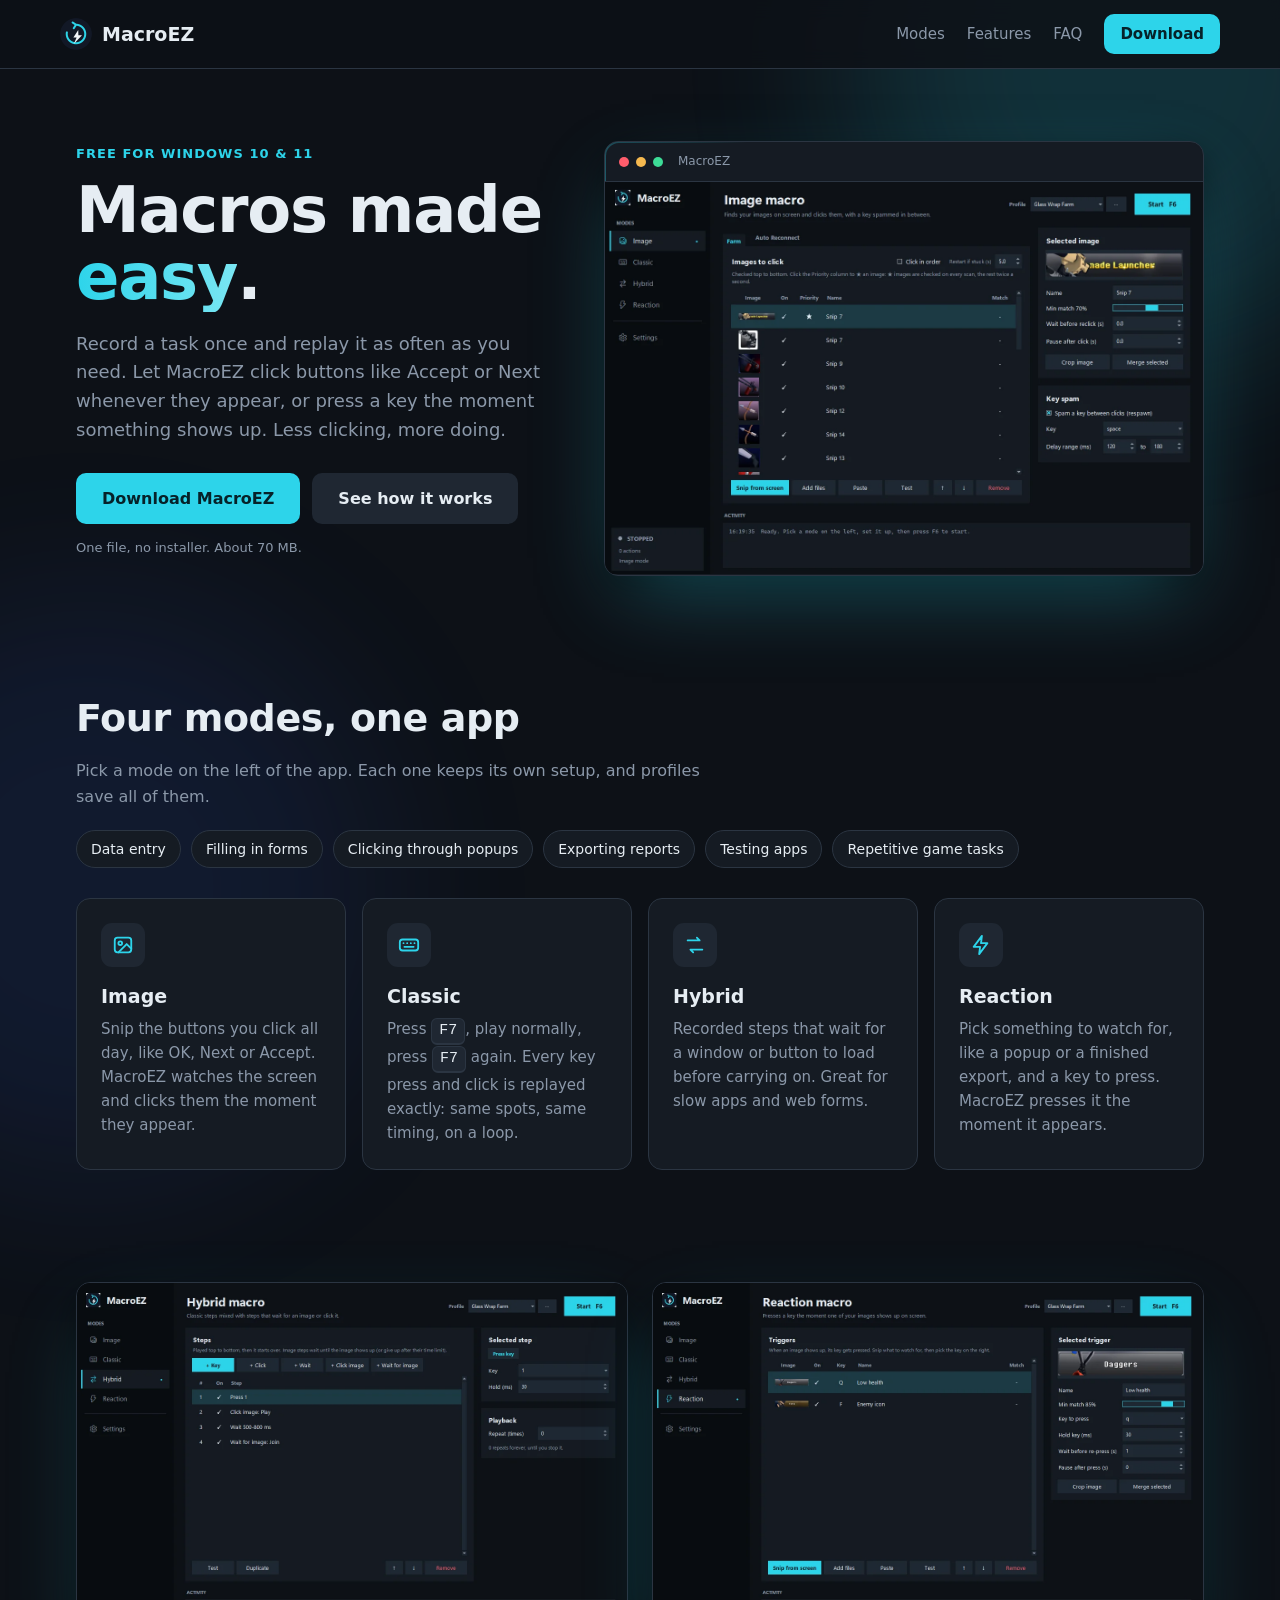
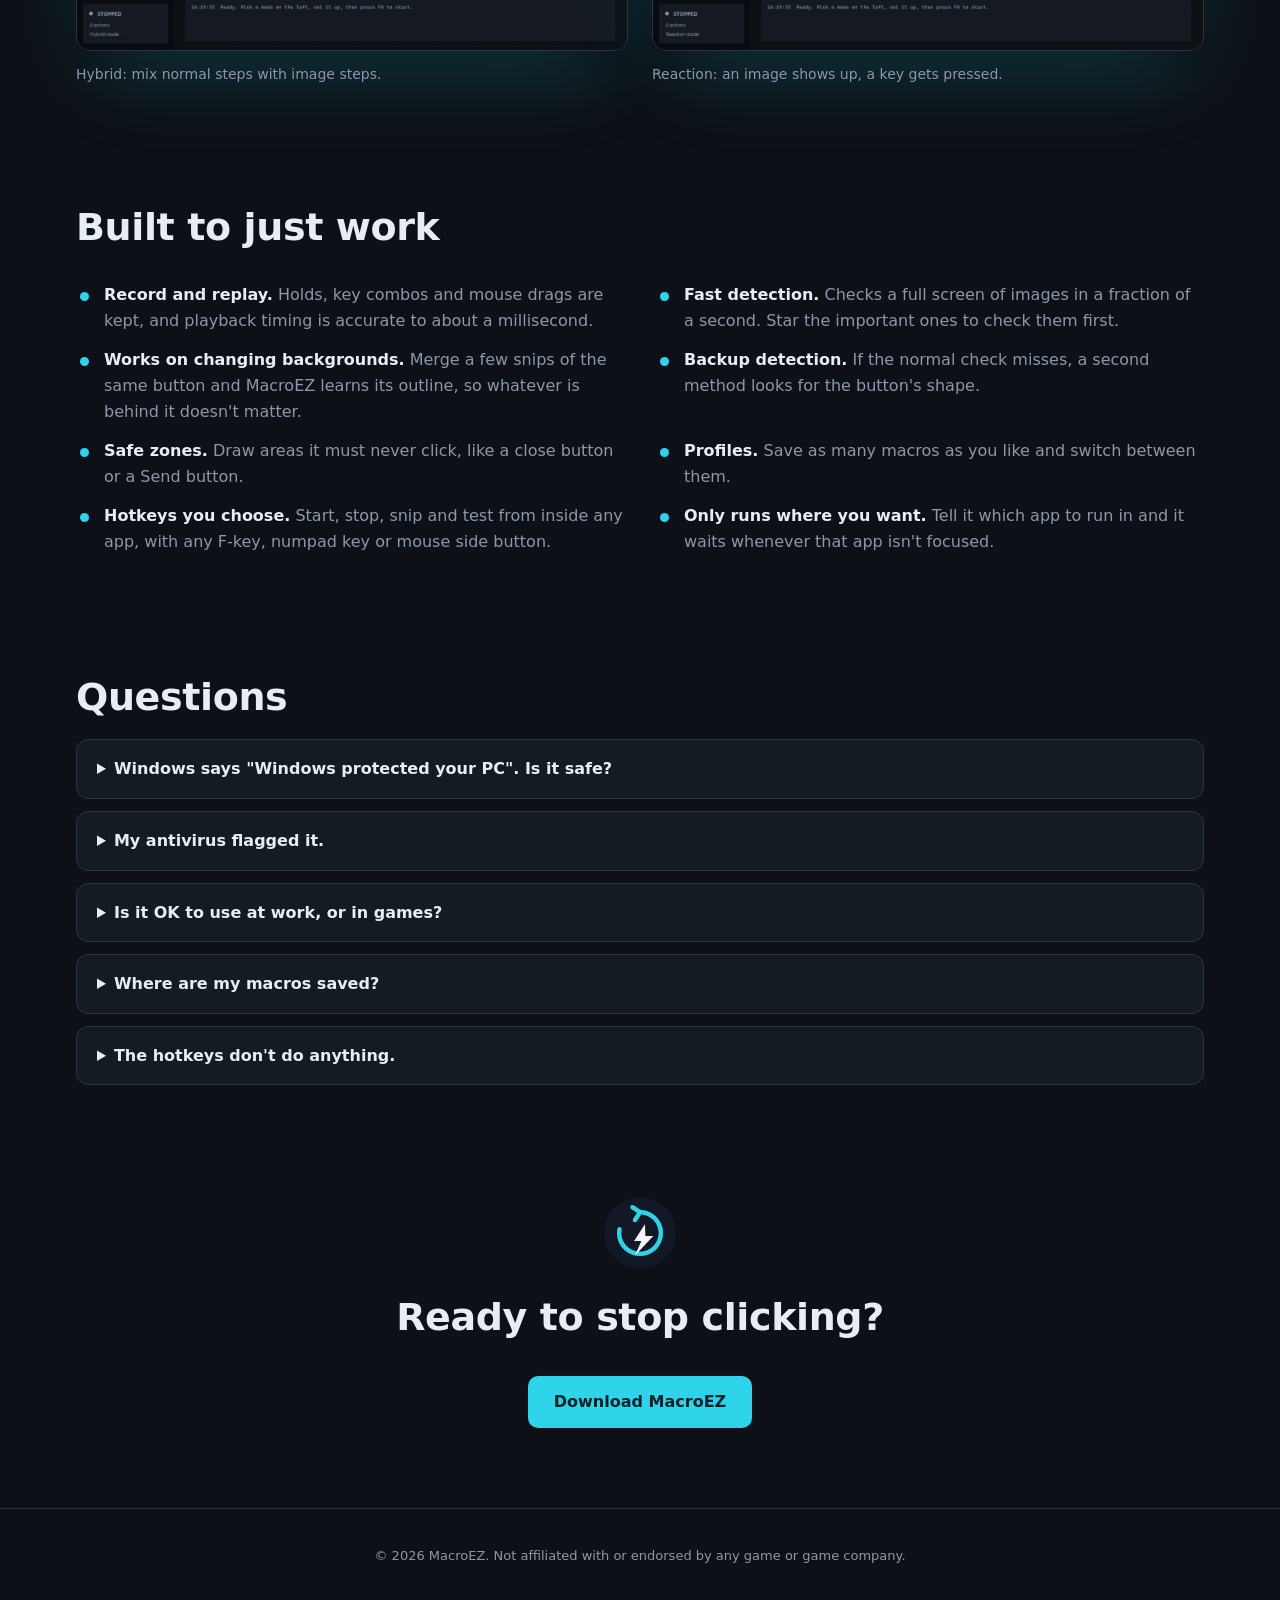
==== commit 1c65add7: "Remove loading screen, keep fade-ins; word the site for everyday work" ====
--- a/index.html
+++ b/index.html
@@ -4,9 +4,9 @@
   <meta charset="utf-8">
   <meta name="viewport" content="width=device-width, initial-scale=1">
   <title>MacroEZ: macros made easy</title>
-  <meta name="description" content="MacroEZ is a free Windows macro app. Click images it sees on screen, play key and click sequences, mix both, or react to images with a key press.">
+  <meta name="description" content="MacroEZ is a free Windows app that takes repetitive clicking and typing off your hands. Record a task and replay it, click buttons it spots on screen, or react the moment something appears.">
   <meta property="og:title" content="MacroEZ: macros made easy">
-  <meta property="og:description" content="Image, Classic, Hybrid and Reaction macros for Windows. Free.">
+  <meta property="og:description" content="Automate repetitive clicking and typing on Windows. Free.">
   <meta property="og:image" content="https://macroez.com/assets/shot-image.webp">
   <meta property="og:url" content="https://macroez.com/">
   <meta name="theme-color" content="#0d1117">
@@ -16,15 +16,6 @@
   <script>document.documentElement.classList.replace("no-js", "js")</script>
 </head>
 <body>
-  <!-- opening animation: shown once per visit, click to skip -->
-  <div class="intro" id="intro" aria-hidden="true">
-    <div class="intro-mark">
-      <span class="intro-ring"></span>
-      <img src="/assets/logo.png" alt="" width="120" height="120">
-    </div>
-    <div class="intro-name"><span>M</span><span>a</span><span>c</span><span>r</span><span>o</span><span class="ez">E</span><span class="ez">Z</span></div>
-    <div class="intro-bar"><i></i></div>
-  </div>
   <header class="nav">
     <a class="brand" href="/"><img src="/assets/logo.png" alt="" width="32" height="32">MacroEZ</a>
     <nav>
@@ -41,8 +32,8 @@
       <div class="hero-text">
         <p class="eyebrow reveal">Free for Windows 10 &amp; 11</p>
         <h1 class="reveal split" style="--delay: 80ms" aria-label="Macros made easy.">Macros made <span class="accent rotator" id="rotator">easy</span>.</h1>
-        <p class="lead reveal" style="--delay: 160ms">Show MacroEZ a picture of a button and it finds it and clicks it. Or record a list of key
-          presses, clicks and waits, mix the two, or press a key the moment something shows up on screen.</p>
+        <p class="lead reveal" style="--delay: 160ms">Record a task once and replay it as often as you need. Let MacroEZ click buttons like Accept
+          or Next whenever they appear, or press a key the moment something shows up. Less clicking, more doing.</p>
         <div class="cta reveal" style="--delay: 240ms">
           <a class="btn shine" id="download" href="https://github.com/aveeragoni/macroez/releases/latest/download/MacroEZ.exe">
             Download MacroEZ
@@ -73,13 +64,16 @@
     <section id="modes" class="section">
       <h2 class="reveal split">Four modes, one app</h2>
       <p class="section-lead reveal" style="--delay: 80ms">Pick a mode on the left of the app. Each one keeps its own setup, and profiles save all of them.</p>
+      <ul class="uses reveal" style="--delay: 140ms" aria-label="Good for">
+        <li>Data entry</li><li>Filling in forms</li><li>Clicking through popups</li><li>Exporting reports</li><li>Testing apps</li><li>Repetitive game tasks</li>
+      </ul>
       <div class="cards">
         <article class="card reveal" style="--delay: 0ms">
           <div class="icon" aria-hidden="true">
             <svg viewBox="0 0 24 24"><rect x="3" y="4" width="18" height="16" rx="3"/><circle cx="9" cy="10" r="2"/><path d="m21 16-5-5-9 9"/></svg>
           </div>
           <h3>Image</h3>
-          <p>Snip the buttons you care about. MacroEZ watches the screen and clicks them when they show up, and can spam a key in between.</p>
+          <p>Snip the buttons you click all day, like OK, Next or Accept. MacroEZ watches the screen and clicks them the moment they appear.</p>
         </article>
         <article class="card reveal" style="--delay: 90ms">
           <div class="icon" aria-hidden="true">
@@ -93,14 +87,14 @@
             <svg viewBox="0 0 24 24"><path d="M4 7h13l-3-3M20 17H7l3 3"/></svg>
           </div>
           <h3>Hybrid</h3>
-          <p>Classic steps plus steps that wait for an image or click it. Great for menus that take a moment to load.</p>
+          <p>Recorded steps that wait for a window or button to load before carrying on. Great for slow apps and web forms.</p>
         </article>
         <article class="card reveal" style="--delay: 270ms">
           <div class="icon" aria-hidden="true">
             <svg viewBox="0 0 24 24"><path d="M13 2 4 14h7l-1 8 9-12h-7z"/></svg>
           </div>
           <h3>Reaction</h3>
-          <p>Pick an image and a key. The moment that image is on screen, MacroEZ presses the key for you.</p>
+          <p>Pick something to watch for, like a popup or a finished export, and a key to press. MacroEZ presses it the moment it appears.</p>
         </article>
       </div>
     </section>
@@ -121,11 +115,11 @@
       <ul class="features">
         <li class="reveal" style="--delay: 0ms"><strong>Record and replay.</strong> Holds, key combos and mouse drags are kept, and playback timing is accurate to about a millisecond.</li>
         <li class="reveal" style="--delay: 30ms"><strong>Fast detection.</strong> Checks a full screen of images in a fraction of a second. Star the important ones to check them first.</li>
-        <li class="reveal" style="--delay: 60ms"><strong>Works on changing backgrounds.</strong> Merge a few snips of the same button and MacroEZ learns its outline, so a different map behind it doesn't matter.</li>
+        <li class="reveal" style="--delay: 60ms"><strong>Works on changing backgrounds.</strong> Merge a few snips of the same button and MacroEZ learns its outline, so whatever is behind it doesn't matter.</li>
         <li class="reveal" style="--delay: 120ms"><strong>Backup detection.</strong> If the normal check misses, a second method looks for the button's shape.</li>
-        <li class="reveal" style="--delay: 180ms"><strong>Safe zones.</strong> Draw areas it must never click, like your hotbar.</li>
+        <li class="reveal" style="--delay: 180ms"><strong>Safe zones.</strong> Draw areas it must never click, like a close button or a Send button.</li>
         <li class="reveal" style="--delay: 240ms"><strong>Profiles.</strong> Save as many macros as you like and switch between them.</li>
-        <li class="reveal" style="--delay: 300ms"><strong>Hotkeys you choose.</strong> Start, stop, snip and test from inside the game, with any F-key, numpad key or mouse side button.</li>
+        <li class="reveal" style="--delay: 300ms"><strong>Hotkeys you choose.</strong> Start, stop, snip and test from inside any app, with any F-key, numpad key or mouse side button.</li>
         <li class="reveal" style="--delay: 360ms"><strong>Only runs where you want.</strong> Tell it which app to run in and it waits whenever that app isn't focused.</li>
       </ul>
     </section>
@@ -141,8 +135,8 @@
         <p>Apps that press keys and click for you, packed into a single file, sometimes get flagged by mistake. If you're unsure, don't run it.</p>
       </details>
       <details class="reveal" style="--delay: 120ms">
-        <summary>Is using macros allowed in games?</summary>
-        <p>It depends on the game. Many games ban automation in their rules, and accounts can be punished for it. Check the rules of the game you play. You use MacroEZ at your own risk.</p>
+        <summary>Is it OK to use at work, or in games?</summary>
+        <p>Usually, but check first. Some workplaces don't allow installing your own tools, so ask IT if you're unsure. Many online games ban automation and can punish accounts for it. You use MacroEZ at your own risk.</p>
       </details>
       <details class="reveal" style="--delay: 180ms">
         <summary>Where are my macros saved?</summary>
@@ -202,25 +196,7 @@
       else io.observe(el);
     });
 
-    // Opening animation: once per visit, skipped by a click, a key, or reduced-motion settings
-    const intro = document.getElementById("intro");
-    let seen = false;
-    try { seen = sessionStorage.getItem("macroez-intro") === "1"; sessionStorage.setItem("macroez-intro", "1"); } catch (e) {}
-    const endIntro = () => {
-      if (!intro.isConnected || intro.classList.contains("out")) return;
-      intro.classList.add("out");
-      document.documentElement.classList.remove("intro-on");
-      startReveals();
-      setTimeout(() => intro.remove(), 700);
-    };
-    if (seen) {
-      intro.remove(); startReveals();
-    } else {
-      document.documentElement.classList.add("intro-on");
-      intro.addEventListener("click", endIntro);
-      addEventListener("keydown", endIntro, { once: true });
-      setTimeout(endIntro, 2100);
-    }
+    startReveals();
 
     // "Macros made easy." cycles through a few words, ending back on "easy" each round
     const rotator = document.getElementById("rotator");
--- a/style.css
+++ b/style.css
@@ -212,35 +212,6 @@
 .js .reveal.in.float { animation: rise .8s cubic-bezier(.2, .7, .2, 1) var(--delay, 0ms) backwards, float 4s ease-in-out 1s infinite; }
 .sound[hidden] { display: none; }
 
-/* ---------- opening animation ---------- */
-html.intro-on, html.intro-on body { overflow: hidden; }
-.intro {
-  position: fixed; inset: 0; z-index: 100;
-  display: grid; place-content: center; justify-items: center; gap: 22px;
-  background: radial-gradient(circle at 50% 45%, #12202a 0%, var(--bg) 60%);
-  cursor: pointer;
-  transition: opacity .6s ease, visibility .6s, transform .6s ease;
-}
-.no-js .intro, .intro[hidden] { display: none; }
-.intro.out { opacity: 0; visibility: hidden; transform: scale(1.04); }
-.intro-mark { position: relative; width: 120px; height: 120px; animation: mark-in .9s cubic-bezier(.2, .9, .25, 1.2) both; }
-.intro-mark img { position: relative; z-index: 1; width: 120px; height: 120px; border-radius: 50%; }
-.intro-ring {
-  position: absolute; inset: -10px; border-radius: 50%;
-  background: conic-gradient(from 0deg, transparent 0 55%, var(--accent) 75%, transparent 92%);
-  -webkit-mask: radial-gradient(circle, transparent 62px, #000 63px); mask: radial-gradient(circle, transparent 62px, #000 63px);
-  animation: spin 1.1s linear infinite, fade-in .4s .3s both;
-}
-.intro-name { display: flex; font-size: 38px; font-weight: 800; letter-spacing: -.01em; }
-.intro-name span { display: inline-block; animation: letter-in .6s cubic-bezier(.2, .8, .2, 1) both; }
-.intro-name span:nth-child(1) { animation-delay: .35s; } .intro-name span:nth-child(2) { animation-delay: .40s; }
-.intro-name span:nth-child(3) { animation-delay: .45s; } .intro-name span:nth-child(4) { animation-delay: .50s; }
-.intro-name span:nth-child(5) { animation-delay: .55s; } .intro-name span:nth-child(6) { animation-delay: .68s; }
-.intro-name span:nth-child(7) { animation-delay: .76s; }
-.intro-name .ez { color: var(--accent); text-shadow: 0 0 24px rgba(45, 212, 234, .6); }
-.intro-bar { width: 160px; height: 3px; border-radius: 3px; background: var(--field); overflow: hidden; animation: fade-in .3s .5s both; }
-.intro-bar i { display: block; height: 100%; background: var(--accent); transform-origin: left; animation: fill 1.4s .55s cubic-bezier(.5, 0, .2, 1) both; }
-
 /* ---------- text animations ---------- */
 .split .word { display: inline-block; }
 .js .split.reveal:not(.in) { opacity: 1; }
@@ -271,13 +242,18 @@
 /* "Reduce motion" (Windows animation effects off): keep the fades, drop the movement */
 @media (prefers-reduced-motion: reduce) {
   html { scroll-behavior: auto; }
-  .glow, .float, .intro-ring, .js .reveal.in.float { animation: none !important; }
+  .glow, .float, .js .reveal.in.float { animation: none !important; }
   .showcase-frame::before, .shine::after { display: none; }
   .card, .card:hover, .showcase figure:hover img { transform: none !important; }
   .rotator.swap { transform: none; filter: none; }
-  .intro.out { transform: none; }
   @keyframes rise { from { opacity: 0; } }
   @keyframes word-in { from { opacity: 0; } }
   @keyframes letter-in { from { opacity: 0; } }
   @keyframes mark-in { from { opacity: 0; } }
-}+}
+/* what people use it for */
+.uses { list-style: none; padding: 0; margin: -12px 0 30px; display: flex; flex-wrap: wrap; gap: 10px; }
+.uses li {
+  padding: 7px 14px; border-radius: 999px; font-size: 14px; color: var(--text);
+  background: var(--panel); border: 1px solid var(--line);
+}
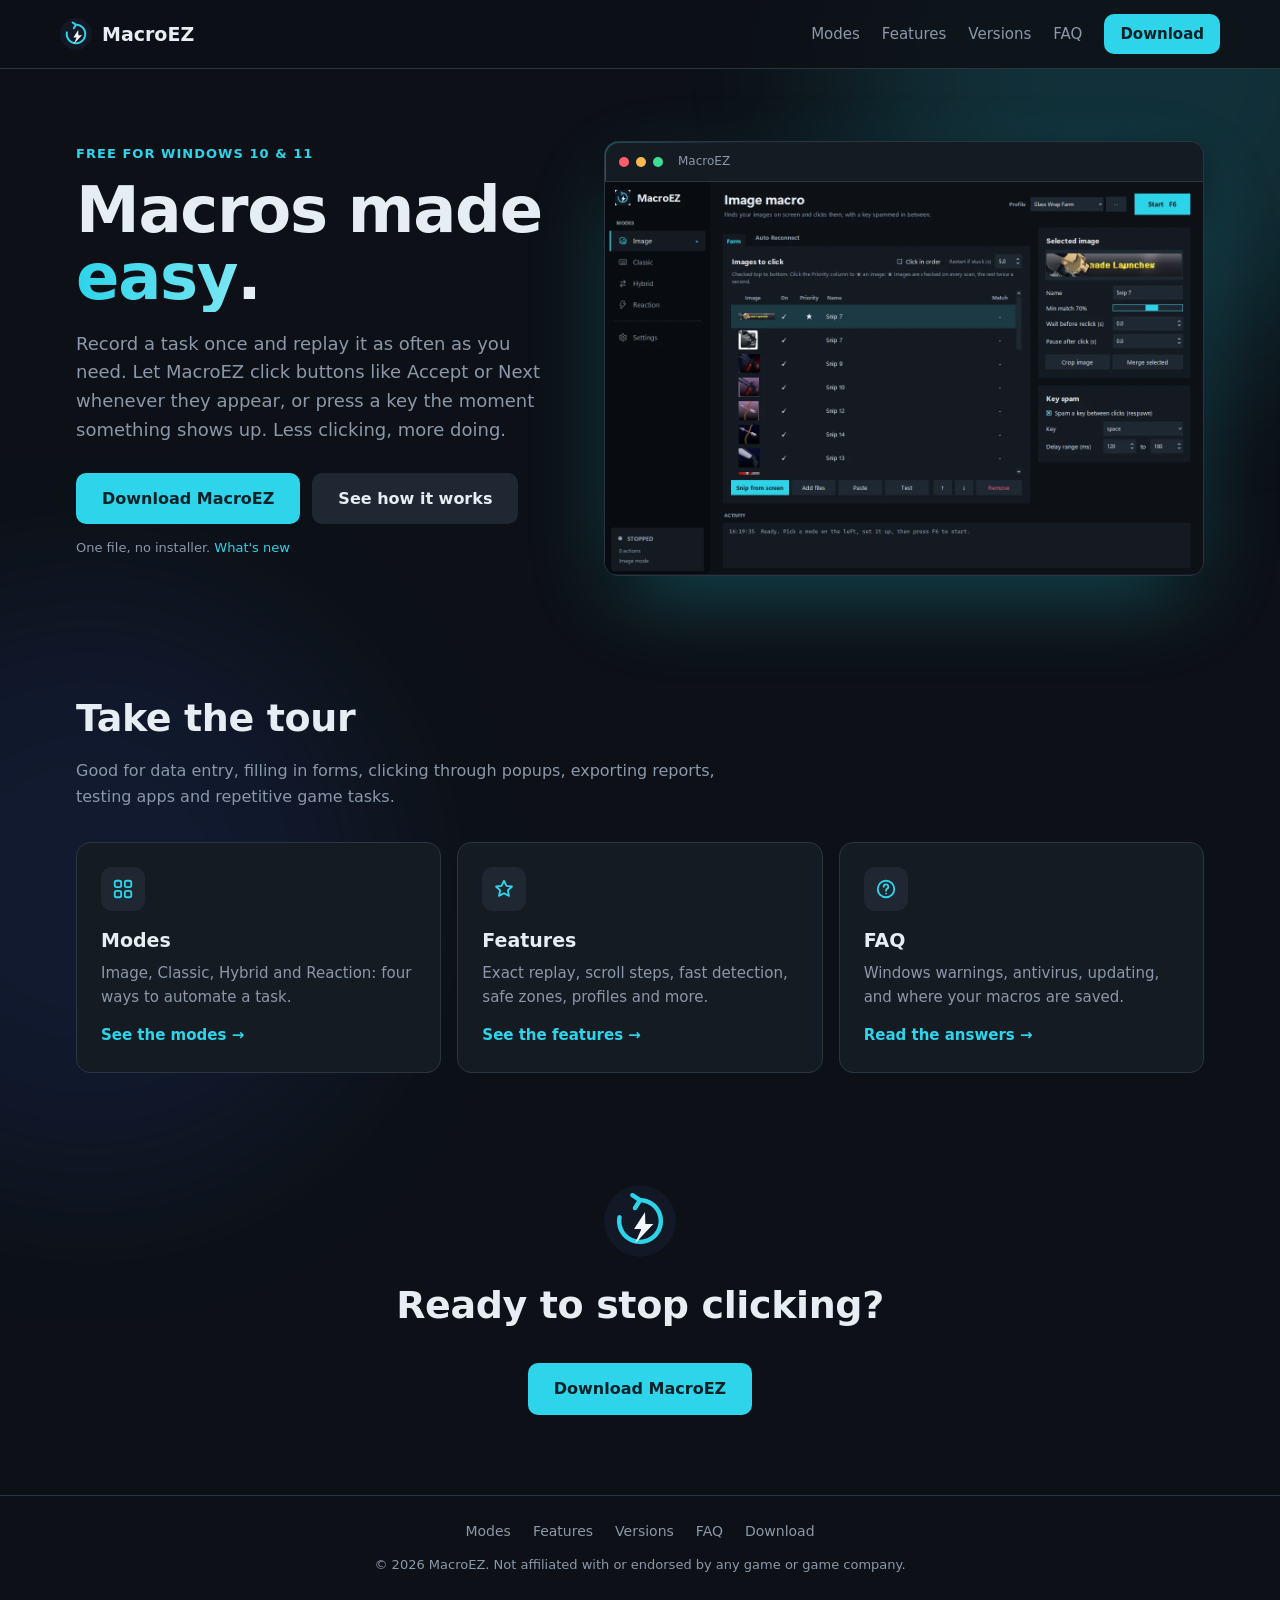
==== commit 61e21292: "Split site into Modes, Features, FAQ, Versions and Download pages Download buttons now lead to a dow" ====
--- a/index.html
+++ b/index.html
@@ -18,11 +18,12 @@
 <body>
   <header class="nav">
     <a class="brand" href="/"><img src="/assets/logo.png" alt="" width="32" height="32">MacroEZ</a>
-    <nav>
-      <a href="#modes">Modes</a>
-      <a href="#features">Features</a>
-      <a href="#faq">FAQ</a>
-      <a class="btn btn-small" href="#download">Download</a>
+    <nav aria-label="Main">
+      <a href="/modes/">Modes</a>
+      <a href="/features/">Features</a>
+      <a href="/versions/">Versions</a>
+      <a href="/faq/">FAQ</a>
+      <a class="btn btn-small" href="/download/">Download</a>
     </nav>
   </header>
 
@@ -35,12 +36,10 @@
         <p class="lead reveal" style="--delay: 160ms">Record a task once and replay it as often as you need. Let MacroEZ click buttons like Accept
           or Next whenever they appear, or press a key the moment something shows up. Less clicking, more doing.</p>
         <div class="cta reveal" style="--delay: 240ms">
-          <a class="btn shine" id="download" href="https://github.com/aveeragoni/macroez/releases/latest/download/MacroEZ.exe">
-            Download MacroEZ
-          </a>
-          <a class="btn btn-ghost" href="#modes">See how it works</a>
+          <a class="btn shine" href="/download/">Download MacroEZ</a>
+          <a class="btn btn-ghost" href="/modes/">See how it works</a>
         </div>
-        <p class="fine reveal" style="--delay: 300ms">One file, no installer. About 70 MB.</p>
+        <p class="fine reveal" style="--delay: 300ms">One file, no installer. <a href="/versions/">What's new</a></p>
       </div>
       <div class="hero-shot reveal" style="--delay: 250ms">
         <!-- SHOWCASE VIDEO. Two ways, pick one:
@@ -61,143 +60,46 @@
       </div>
     </section>
 
-    <section id="modes" class="section">
-      <h2 class="reveal split">Four modes, one app</h2>
-      <p class="section-lead reveal" style="--delay: 80ms">Pick a mode on the left of the app. Each one keeps its own setup, and profiles save all of them.</p>
-      <ul class="uses reveal" style="--delay: 140ms" aria-label="Good for">
-        <li>Data entry</li><li>Filling in forms</li><li>Clicking through popups</li><li>Exporting reports</li><li>Testing apps</li><li>Repetitive game tasks</li>
-      </ul>
-      <div class="cards">
-        <article class="card reveal" style="--delay: 0ms">
-          <div class="icon" aria-hidden="true">
-            <svg viewBox="0 0 24 24"><rect x="3" y="4" width="18" height="16" rx="3"/><circle cx="9" cy="10" r="2"/><path d="m21 16-5-5-9 9"/></svg>
-          </div>
-          <h3>Image</h3>
-          <p>Snip the buttons you click all day, like OK, Next or Accept. MacroEZ watches the screen and clicks them the moment they appear.</p>
-        </article>
-        <article class="card reveal" style="--delay: 90ms">
-          <div class="icon" aria-hidden="true">
-            <svg viewBox="0 0 24 24"><rect x="2" y="6" width="20" height="12" rx="3"/><path d="M6 10h.01M10 10h.01M14 10h.01M18 10h.01M7 14h10"/></svg>
-          </div>
-          <h3>Classic</h3>
-          <p>Press <kbd>F7</kbd>, play normally, press <kbd>F7</kbd> again. Every key press and click is replayed exactly: same spots, same timing, on a loop.</p>
-        </article>
-        <article class="card reveal" style="--delay: 180ms">
-          <div class="icon" aria-hidden="true">
-            <svg viewBox="0 0 24 24"><path d="M4 7h13l-3-3M20 17H7l3 3"/></svg>
-          </div>
-          <h3>Hybrid</h3>
-          <p>Recorded steps that wait for a window or button to load before carrying on. Great for slow apps and web forms.</p>
-        </article>
-        <article class="card reveal" style="--delay: 270ms">
-          <div class="icon" aria-hidden="true">
-            <svg viewBox="0 0 24 24"><path d="M13 2 4 14h7l-1 8 9-12h-7z"/></svg>
-          </div>
-          <h3>Reaction</h3>
-          <p>Pick something to watch for, like a popup or a finished export, and a key to press. MacroEZ presses it the moment it appears.</p>
-        </article>
+    <section class="section">
+      <h2 class="reveal split">Take the tour</h2>
+      <p class="section-lead reveal" style="--delay: 80ms">Good for data entry, filling in forms, clicking through popups, exporting reports, testing apps and repetitive game tasks.</p>
+      <div class="cards cards-3">
+        <a class="card link-card reveal" style="--delay: 0ms" href="/modes/">
+          <div class="icon" aria-hidden="true"><svg viewBox="0 0 24 24"><rect x="3" y="3" width="7" height="7" rx="2"/><rect x="14" y="3" width="7" height="7" rx="2"/><rect x="3" y="14" width="7" height="7" rx="2"/><rect x="14" y="14" width="7" height="7" rx="2"/></svg></div>
+          <h3>Modes</h3>
+          <p>Image, Classic, Hybrid and Reaction: four ways to automate a task.</p>
+          <span class="more">See the modes <span aria-hidden="true">→</span></span>
+        </a>
+        <a class="card link-card reveal" style="--delay: 90ms" href="/features/">
+          <div class="icon" aria-hidden="true"><svg viewBox="0 0 24 24"><path d="m12 3 2.6 5.6 6.1.7-4.5 4.2 1.2 6L12 16.6 6.6 19.5l1.2-6-4.5-4.2 6.1-.7z"/></svg></div>
+          <h3>Features</h3>
+          <p>Exact replay, scroll steps, fast detection, safe zones, profiles and more.</p>
+          <span class="more">See the features <span aria-hidden="true">→</span></span>
+        </a>
+        <a class="card link-card reveal" style="--delay: 180ms" href="/faq/">
+          <div class="icon" aria-hidden="true"><svg viewBox="0 0 24 24"><circle cx="12" cy="12" r="9"/><path d="M9.5 9.5a2.5 2.5 0 1 1 3.5 2.3c-.7.3-1 .9-1 1.6v.6M12 17h.01"/></svg></div>
+          <h3>FAQ</h3>
+          <p>Windows warnings, antivirus, updating, and where your macros are saved.</p>
+          <span class="more">Read the answers <span aria-hidden="true">→</span></span>
+        </a>
       </div>
-    </section>
-
-    <section class="section showcase">
-      <figure class="reveal" style="--delay: 0ms">
-        <img src="/assets/shot-hybrid.webp" alt="Hybrid mode with key, click, wait and image steps" width="1320" height="880" loading="lazy">
-        <figcaption>Hybrid: mix normal steps with image steps.</figcaption>
-      </figure>
-      <figure class="reveal" style="--delay: 120ms">
-        <img src="/assets/shot-reaction.webp" alt="Reaction mode with images and the keys they press" width="1320" height="880" loading="lazy">
-        <figcaption>Reaction: an image shows up, a key gets pressed.</figcaption>
-      </figure>
-    </section>
-
-    <section id="features" class="section">
-      <h2 class="reveal split">Built to just work</h2>
-      <ul class="features">
-        <li class="reveal" style="--delay: 0ms"><strong>Record and replay.</strong> Holds, key combos and mouse drags are kept, and playback timing is accurate to about a millisecond.</li>
-        <li class="reveal" style="--delay: 30ms"><strong>Fast detection.</strong> Checks a full screen of images in a fraction of a second. Star the important ones to check them first.</li>
-        <li class="reveal" style="--delay: 60ms"><strong>Works on changing backgrounds.</strong> Merge a few snips of the same button and MacroEZ learns its outline, so whatever is behind it doesn't matter.</li>
-        <li class="reveal" style="--delay: 120ms"><strong>Backup detection.</strong> If the normal check misses, a second method looks for the button's shape.</li>
-        <li class="reveal" style="--delay: 180ms"><strong>Safe zones.</strong> Draw areas it must never click, like a close button or a Send button.</li>
-        <li class="reveal" style="--delay: 240ms"><strong>Profiles.</strong> Save as many macros as you like and switch between them.</li>
-        <li class="reveal" style="--delay: 300ms"><strong>Hotkeys you choose.</strong> Start, stop, snip and test from inside any app, with any F-key, numpad key or mouse side button.</li>
-        <li class="reveal" style="--delay: 360ms"><strong>Only runs where you want.</strong> Tell it which app to run in and it waits whenever that app isn't focused.</li>
-      </ul>
-    </section>
-
-    <section id="faq" class="section faq">
-      <h2 class="reveal split">Questions</h2>
-      <details class="reveal" style="--delay: 0ms">
-        <summary>Windows says "Windows protected your PC". Is it safe?</summary>
-        <p>Windows shows that for apps from small developers that haven't bought a code-signing certificate yet. Click <em>More info</em>, then <em>Run anyway</em>. Only download MacroEZ from this site.</p>
-      </details>
-      <details class="reveal" style="--delay: 60ms">
-        <summary>My antivirus flagged it.</summary>
-        <p>Apps that press keys and click for you, packed into a single file, sometimes get flagged by mistake. If you're unsure, don't run it.</p>
-      </details>
-      <details class="reveal" style="--delay: 120ms">
-        <summary>Is it OK to use at work, or in games?</summary>
-        <p>Usually, but check first. Some workplaces don't allow installing your own tools, so ask IT if you're unsure. Many online games ban automation and can punish accounts for it. You use MacroEZ at your own risk.</p>
-      </details>
-      <details class="reveal" style="--delay: 180ms">
-        <summary>Where are my macros saved?</summary>
-        <p>Next to MacroEZ.exe, in <code>config.json</code> and the <code>images</code> folder. Keep the .exe in its own folder and back up that folder to keep your macros.</p>
-      </details>
-      <details class="reveal" style="--delay: 240ms">
-        <summary>The hotkeys don't do anything.</summary>
-        <p>On many laptops the F-keys control brightness and volume unless you hold Fn. Open Settings in MacroEZ, press a key and watch "Last key seen", or pick a different key or a mouse side button.</p>
-      </details>
     </section>
 
     <section class="section final">
       <img class="reveal float" src="/assets/logo.png" alt="" width="72" height="72">
       <h2 class="reveal split" style="--delay: 80ms">Ready to stop clicking?</h2>
-      <a class="btn shine reveal" style="--delay: 160ms" href="https://github.com/aveeragoni/macroez/releases/latest/download/MacroEZ.exe">Download MacroEZ</a>
+      <a class="btn shine reveal" style="--delay: 160ms" href="/download/">Download MacroEZ</a>
     </section>
   </main>
 
   <footer class="footer">
-    <p>© <span id="year">2026</span> MacroEZ. Not affiliated with or endorsed by any game or game company.</p>
+    <nav class="footer-links" aria-label="More">
+      <a href="/modes/">Modes</a><a href="/features/">Features</a><a href="/versions/">Versions</a><a href="/faq/">FAQ</a><a href="/download/">Download</a>
+    </nav>
+    <p>© <span class="year">2026</span> MacroEZ. Not affiliated with or endorsed by any game or game company.</p>
   </footer>
+  <script src="/site.js"></script>
   <script>
-    document.getElementById("year").textContent = new Date().getFullYear();
-
-    const still = matchMedia("(prefers-reduced-motion: reduce)").matches;
-
-    // Headings: wrap each word so the words can rise in one after another
-    document.querySelectorAll(".split").forEach((heading) => {
-      let i = 0;
-      for (const node of [...heading.childNodes]) {
-        if (node.nodeType === Node.TEXT_NODE) {
-          const frag = document.createDocumentFragment();
-          node.textContent.split(/(\s+)/).forEach((part) => {
-            if (!part) return;
-            if (/^\s+$/.test(part)) { frag.append(part); return; }
-            const word = document.createElement("span");
-            word.className = "word"; word.style.setProperty("--i", i++); word.textContent = part;
-            word.setAttribute("aria-hidden", "true");
-            frag.append(word);
-          });
-          node.replaceWith(frag);
-        } else if (node.nodeType === Node.ELEMENT_NODE) {
-          node.classList.add("word"); node.style.setProperty("--i", i++);
-        }
-      }
-    });
-
-    // Fade things in as they scroll into view
-    const io = "IntersectionObserver" in window && new IntersectionObserver((entries) => {
-      for (const entry of entries) {
-        if (entry.isIntersecting) { entry.target.classList.add("in"); io.unobserve(entry.target); }
-      }
-    }, { threshold: 0.15, rootMargin: "0px 0px -40px 0px" });
-    const startReveals = () => document.querySelectorAll(".reveal").forEach((el) => {
-      // anything already on screen starts now; the rest waits until it is scrolled to
-      if (!io || el.getBoundingClientRect().top < innerHeight * 0.92) el.classList.add("in");
-      else io.observe(el);
-    });
-
-    startReveals();
-
     // "Macros made easy." cycles through a few words, ending back on "easy" each round
     const rotator = document.getElementById("rotator");
     {
@@ -239,20 +141,6 @@
       sound.setAttribute("aria-pressed", String(!video.muted));
       sound.querySelector("span").textContent = video.muted ? "Sound on" : "Sound off";
     });
-
-    // Cards lean slightly toward the mouse
-    if (matchMedia("(hover: hover) and (prefers-reduced-motion: no-preference)").matches) {
-      document.querySelectorAll(".card").forEach((card) => {
-        card.addEventListener("pointermove", (e) => {
-          const r = card.getBoundingClientRect();
-          card.style.setProperty("--mx", `${e.clientX - r.left}px`);
-          card.style.setProperty("--my", `${e.clientY - r.top}px`);
-          const rx = ((e.clientY - r.top) / r.height - 0.5) * -6, ry = ((e.clientX - r.left) / r.width - 0.5) * 6;
-          card.style.transform = `perspective(700px) rotateX(${rx}deg) rotateY(${ry}deg) translateY(-4px)`;
-        });
-        card.addEventListener("pointerleave", () => { card.style.transform = ""; });
-      });
-    }
   </script>
 </body>
 </html>
--- a/style.css
+++ b/style.css
@@ -257,3 +257,72 @@
   padding: 7px 14px; border-radius: 999px; font-size: 14px; color: var(--text);
   background: var(--panel); border: 1px solid var(--line);
 }
+
+/* ---------- separate pages ---------- */
+.nav nav a[aria-current="page"]:not(.btn) { color: var(--text); box-shadow: 0 2px 0 var(--accent); }
+.page-head { max-width: 1160px; margin: 0 auto; padding: 64px 16px 8px; }
+.page-head h1 { font-size: clamp(36px, 5vw, 54px); }
+.page-head .lead { max-width: 640px; margin-bottom: 0; }
+.section.tight { padding-top: 32px; }
+.uses { margin: 0 0 28px; }
+.muted { color: var(--muted); }
+.center { text-align: center; }
+
+.cards-3 { grid-template-columns: repeat(3, minmax(0, 1fr)); }
+.link-card { display: block; color: var(--text); }
+.link-card .more { display: inline-block; margin-top: 14px; color: var(--accent); font-weight: 600; font-size: 15px; }
+.link-card .more span { display: inline-block; transition: transform .2s; }
+.link-card:hover .more span { transform: translateX(4px); }
+
+.footer-links { display: flex; flex-wrap: wrap; justify-content: center; gap: 6px 22px; margin-bottom: 10px; }
+.footer-links a { color: var(--muted); font-size: 14px; }
+.footer-links a:hover { color: var(--text); }
+
+/* download page */
+.download { padding-top: 72px; }
+.dl-panel {
+  max-width: 620px; margin: 0 auto; text-align: center;
+  display: grid; justify-items: center; gap: 6px;
+  background: var(--panel); border: 1px solid var(--line); border-radius: 22px; padding: 44px 28px 34px;
+  box-shadow: 0 30px 80px -30px rgba(45, 212, 234, .35);
+}
+.dl-panel img { border-radius: 50%; margin-bottom: 10px; }
+.dl-panel h1 { font-size: clamp(34px, 5vw, 48px); margin: 0; }
+.dl-meta { color: var(--muted); margin: 0 0 22px; min-height: 1.6em; }
+.btn-big { gap: 10px; padding: 18px 44px; font-size: 19px; border-radius: 14px; }
+.btn-big svg { width: 22px; height: 22px; fill: none; stroke: currentColor; stroke-width: 2.4; stroke-linecap: round; stroke-linejoin: round; }
+.dl-panel .fine { margin-top: 16px; }
+.steps { list-style: none; padding: 0; margin: 24px 0 28px; display: grid; grid-template-columns: repeat(3, minmax(0, 1fr)); gap: 16px; }
+.step-num {
+  display: grid; place-items: center; width: 36px; height: 36px; border-radius: 50%;
+  background: var(--accent); color: var(--on-accent); font-weight: 800;
+}
+
+/* versions page */
+.releases { display: grid; gap: 18px; max-width: 820px; }
+.release { background: var(--panel); border: 1px solid var(--line); border-radius: var(--radius); padding: 24px 26px; }
+.release header { display: flex; flex-wrap: wrap; align-items: center; gap: 8px 12px; margin-bottom: 8px; }
+.release header h2 { font-size: 24px; margin: 0; }
+.release time { color: var(--muted); font-size: 14px; margin-left: auto; }
+.badge { padding: 3px 10px; border-radius: 999px; background: rgba(45, 212, 234, .15); color: var(--accent); font-size: 12px; font-weight: 700; letter-spacing: .04em; text-transform: uppercase; }
+.badge-muted { background: var(--field); color: var(--muted); }
+.notes { color: var(--muted); }
+.notes h1, .notes h2, .notes h3, .notes h4 { color: var(--text); font-size: 17px; margin: 16px 0 6px; }
+.notes p { margin: 8px 0; }
+.notes ul, .notes ol { margin: 6px 0; padding-left: 22px; }
+.notes strong { color: var(--text); }
+.notes img { border-radius: 8px; }
+.release > .btn { margin-top: 14px; }
+.loading { animation: fade-in 1s ease infinite alternate; }
+
+@media (max-width: 900px) {
+  .cards-3, .steps { grid-template-columns: minmax(0, 1fr); }
+}
+@media (max-width: 560px) {
+  .nav { flex-wrap: wrap; row-gap: 8px; }
+  .nav nav { width: 100%; gap: 18px; overflow-x: auto; }
+  .nav nav a:not(.btn) { display: inline; white-space: nowrap; }
+  .nav nav .btn { margin-left: auto; }
+  .release time { margin-left: 0; width: 100%; }
+  .btn-big { width: 100%; }
+}
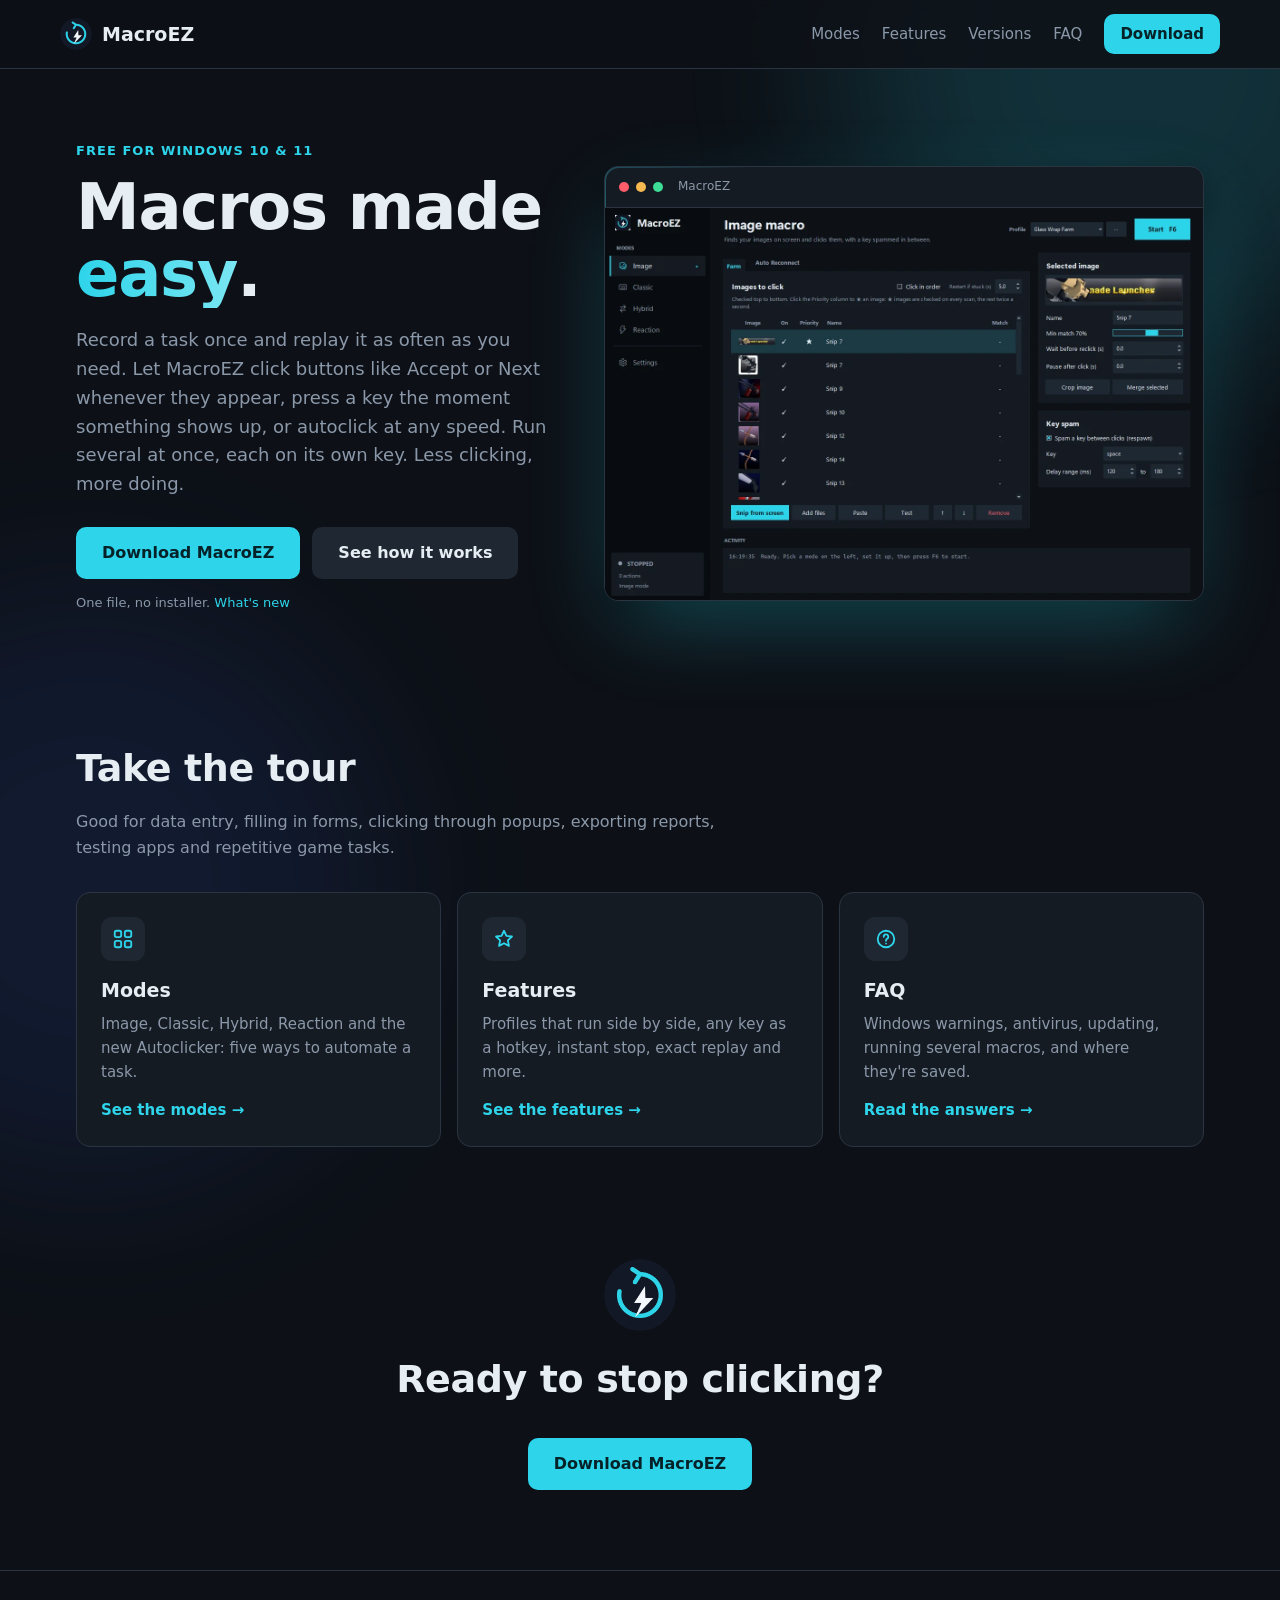
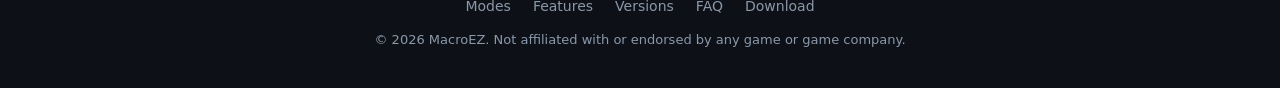
==== commit 98f1a269: "Add v1.3 to the site: Autoclicker, profiles side by side, key picker, instant stop Modes now lists f" ====
--- a/index.html
+++ b/index.html
@@ -4,7 +4,7 @@
   <meta charset="utf-8">
   <meta name="viewport" content="width=device-width, initial-scale=1">
   <title>MacroEZ: macros made easy</title>
-  <meta name="description" content="MacroEZ is a free Windows app that takes repetitive clicking and typing off your hands. Record a task and replay it, click buttons it spots on screen, or react the moment something appears.">
+  <meta name="description" content="MacroEZ is a free Windows app that takes repetitive clicking and typing off your hands. Record a task and replay it, click buttons it spots on screen, react the moment something appears, or autoclick at any speed.">
   <meta property="og:title" content="MacroEZ: macros made easy">
   <meta property="og:description" content="Automate repetitive clicking and typing on Windows. Free.">
   <meta property="og:image" content="https://macroez.com/assets/shot-image.webp">
@@ -34,7 +34,8 @@
         <p class="eyebrow reveal">Free for Windows 10 &amp; 11</p>
         <h1 class="reveal split" style="--delay: 80ms" aria-label="Macros made easy.">Macros made <span class="accent rotator" id="rotator">easy</span>.</h1>
         <p class="lead reveal" style="--delay: 160ms">Record a task once and replay it as often as you need. Let MacroEZ click buttons like Accept
-          or Next whenever they appear, or press a key the moment something shows up. Less clicking, more doing.</p>
+          or Next whenever they appear, press a key the moment something shows up, or autoclick at any speed. Run several
+          at once, each on its own key. Less clicking, more doing.</p>
         <div class="cta reveal" style="--delay: 240ms">
           <a class="btn shine" href="/download/">Download MacroEZ</a>
           <a class="btn btn-ghost" href="/modes/">See how it works</a>
@@ -67,19 +68,19 @@
         <a class="card link-card reveal" style="--delay: 0ms" href="/modes/">
           <div class="icon" aria-hidden="true"><svg viewBox="0 0 24 24"><rect x="3" y="3" width="7" height="7" rx="2"/><rect x="14" y="3" width="7" height="7" rx="2"/><rect x="3" y="14" width="7" height="7" rx="2"/><rect x="14" y="14" width="7" height="7" rx="2"/></svg></div>
           <h3>Modes</h3>
-          <p>Image, Classic, Hybrid and Reaction: four ways to automate a task.</p>
+          <p>Image, Classic, Hybrid, Reaction and the new Autoclicker: five ways to automate a task.</p>
           <span class="more">See the modes <span aria-hidden="true">→</span></span>
         </a>
         <a class="card link-card reveal" style="--delay: 90ms" href="/features/">
           <div class="icon" aria-hidden="true"><svg viewBox="0 0 24 24"><path d="m12 3 2.6 5.6 6.1.7-4.5 4.2 1.2 6L12 16.6 6.6 19.5l1.2-6-4.5-4.2 6.1-.7z"/></svg></div>
           <h3>Features</h3>
-          <p>Exact replay, scroll steps, fast detection, safe zones, profiles and more.</p>
+          <p>Profiles that run side by side, any key as a hotkey, instant stop, exact replay and more.</p>
           <span class="more">See the features <span aria-hidden="true">→</span></span>
         </a>
         <a class="card link-card reveal" style="--delay: 180ms" href="/faq/">
           <div class="icon" aria-hidden="true"><svg viewBox="0 0 24 24"><circle cx="12" cy="12" r="9"/><path d="M9.5 9.5a2.5 2.5 0 1 1 3.5 2.3c-.7.3-1 .9-1 1.6v.6M12 17h.01"/></svg></div>
           <h3>FAQ</h3>
-          <p>Windows warnings, antivirus, updating, and where your macros are saved.</p>
+          <p>Windows warnings, antivirus, updating, running several macros, and where they're saved.</p>
           <span class="more">Read the answers <span aria-hidden="true">→</span></span>
         </a>
       </div>
--- a/style.css
+++ b/style.css
@@ -76,6 +76,14 @@
 h2 { font-size: clamp(28px, 4vw, 38px); margin: 0 0 10px; letter-spacing: -.01em; }
 .section-lead { color: var(--muted); margin: 0 0 32px; max-width: 640px; }
 .cards { display: grid; grid-template-columns: repeat(4, minmax(0, 1fr)); gap: 16px; }
+.cards-5 { grid-template-columns: repeat(6, minmax(0, 1fr)); }
+.cards-5 > * { grid-column: span 2; }
+.cards-5 > :nth-child(4) { grid-column: 2 / span 2; }
+.tag { display: inline-block; vertical-align: middle; margin-left: 6px; padding: 2px 8px; border-radius: 999px; font-size: 11px;
+  font-weight: 700; letter-spacing: .04em; text-transform: uppercase; color: var(--accent); background: var(--field);
+  border: 1px solid var(--line); }
+.wide-shot { margin: 32px 0 0; }
+.wide-shot img { width: 100%; height: auto; border-radius: var(--radius); border: 1px solid var(--line); display: block; }
 .card { background: var(--panel); border: 1px solid var(--line); border-radius: var(--radius); padding: 24px; }
 .card h3 { margin: 14px 0 6px; font-size: 19px; }
 .card p { margin: 0; color: var(--muted); font-size: 15px; }
@@ -107,6 +115,8 @@
 @media (max-width: 900px) {
   .hero { grid-template-columns: minmax(0, 1fr); padding-top: 40px; }
   .cards { grid-template-columns: repeat(2, minmax(0, 1fr)); }
+  .cards-5 > *, .cards-5 > :nth-child(4) { grid-column: auto; }
+  .cards-5 > :last-child { grid-column: 1 / -1; }
   .showcase, .features { grid-template-columns: minmax(0, 1fr); }
 }
 @media (max-width: 560px) {
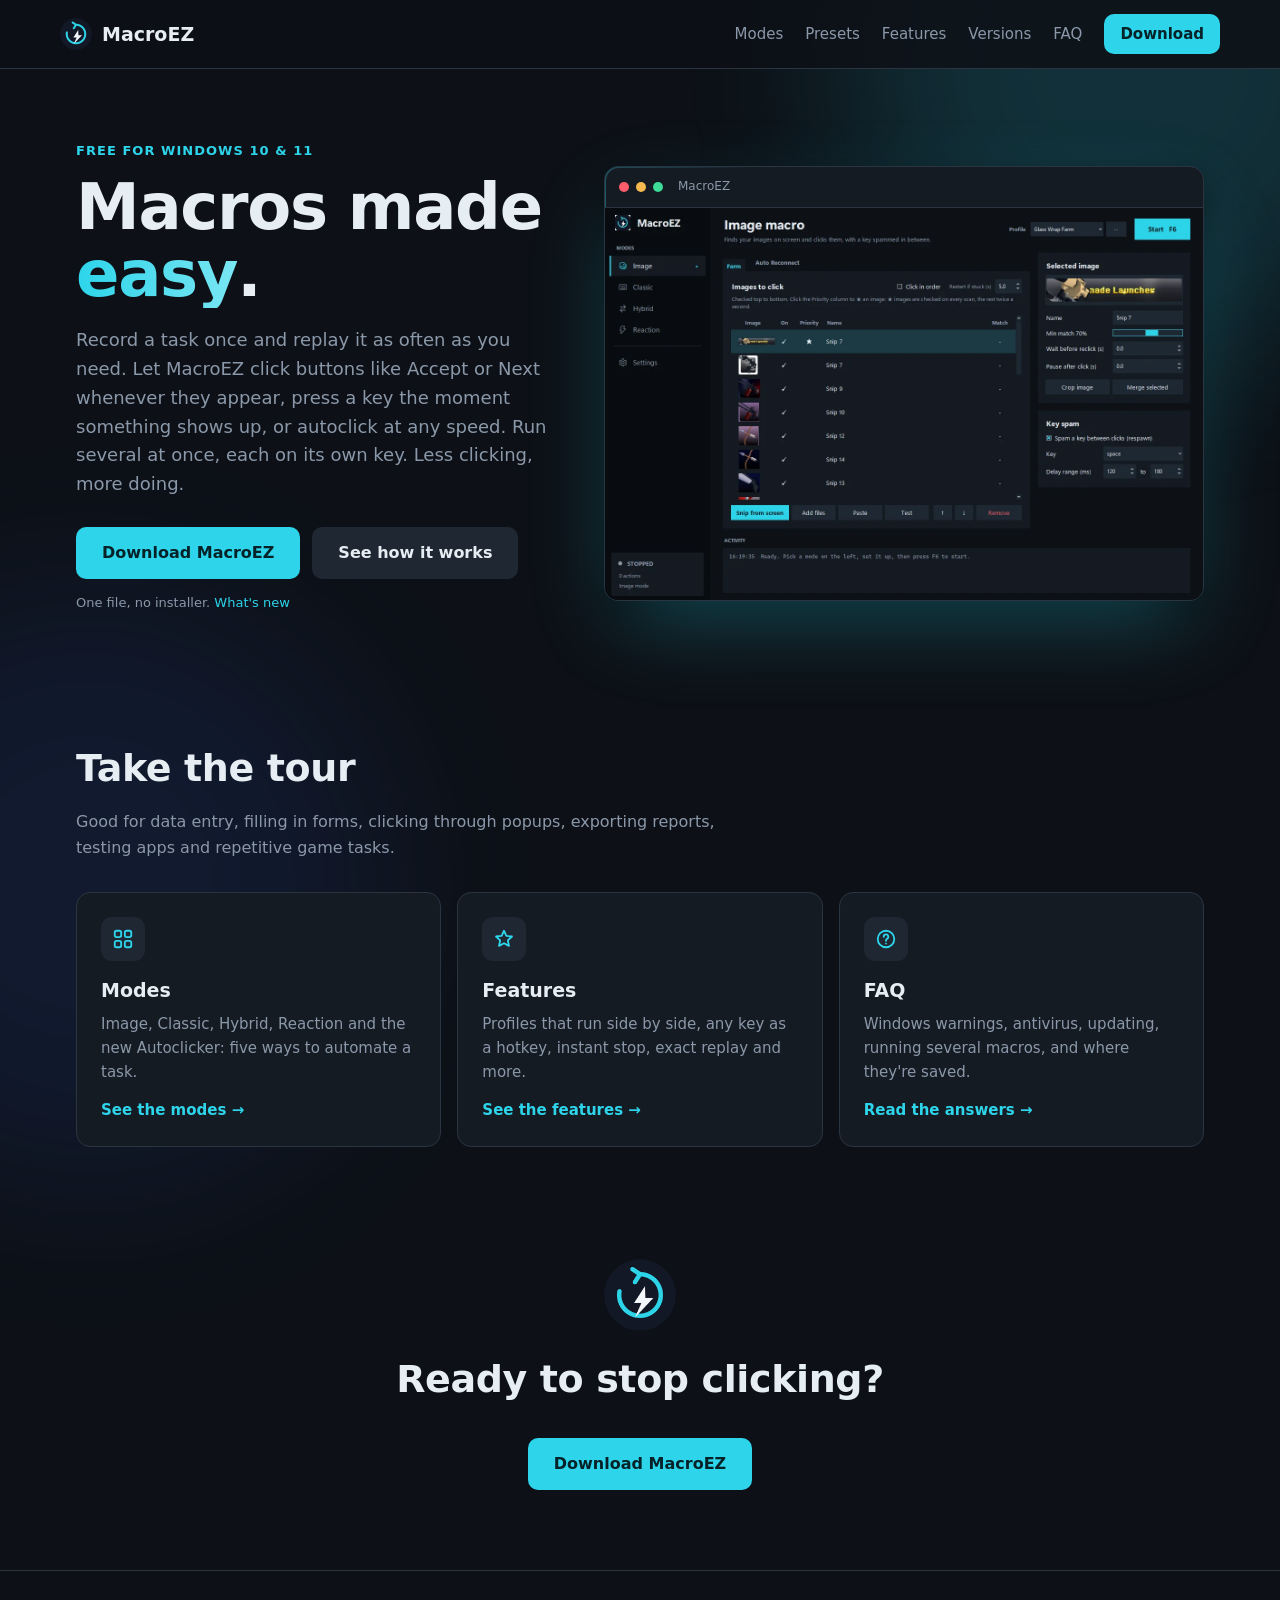
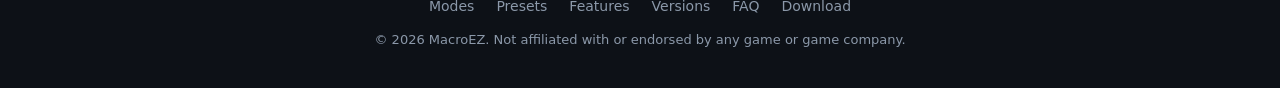
==== commit 657c9e07: "Add Macro presets: a shared preset page, a share form, and an approval robot presets/ lists shared m" ====
--- a/index.html
+++ b/index.html
@@ -3,9 +3,9 @@
 <head>
   <meta charset="utf-8">
   <meta name="viewport" content="width=device-width, initial-scale=1">
-  <title>MacroEZ: macros made easy</title>
+  <title>MacroEZ: Macros made easy</title>
   <meta name="description" content="MacroEZ is a free Windows app that takes repetitive clicking and typing off your hands. Record a task and replay it, click buttons it spots on screen, react the moment something appears, or autoclick at any speed.">
-  <meta property="og:title" content="MacroEZ: macros made easy">
+  <meta property="og:title" content="MacroEZ: Macros made easy">
   <meta property="og:description" content="Automate repetitive clicking and typing on Windows. Free.">
   <meta property="og:image" content="https://macroez.com/assets/shot-image.webp">
   <meta property="og:url" content="https://macroez.com/">
@@ -20,6 +20,7 @@
     <a class="brand" href="/"><img src="/assets/logo.png" alt="" width="32" height="32">MacroEZ</a>
     <nav aria-label="Main">
       <a href="/modes/">Modes</a>
+      <a href="/presets/">Presets</a>
       <a href="/features/">Features</a>
       <a href="/versions/">Versions</a>
       <a href="/faq/">FAQ</a>
@@ -95,7 +96,7 @@
 
   <footer class="footer">
     <nav class="footer-links" aria-label="More">
-      <a href="/modes/">Modes</a><a href="/features/">Features</a><a href="/versions/">Versions</a><a href="/faq/">FAQ</a><a href="/download/">Download</a>
+      <a href="/modes/">Modes</a><a href="/presets/">Presets</a><a href="/features/">Features</a><a href="/versions/">Versions</a><a href="/faq/">FAQ</a><a href="/download/">Download</a>
     </nav>
     <p>© <span class="year">2026</span> MacroEZ. Not affiliated with or endorsed by any game or game company.</p>
   </footer>
--- a/style.css
+++ b/style.css
@@ -111,6 +111,55 @@
 
 .footer { border-top: 1px solid var(--line); text-align: center; color: var(--muted); font-size: 13px; padding: 24px 16px; }
 
+/* mode guides */
+.back { display: inline-block; color: var(--muted); text-decoration: none; margin-bottom: 18px; font-size: 15px; }
+.back:hover { color: var(--accent); }
+.good-for { color: var(--muted); max-width: 720px; margin: 14px 0 0; }
+.good-for strong { color: var(--text); }
+.guide { display: grid; gap: 56px; }
+.guide-step { display: grid; grid-template-columns: minmax(0, 1fr) minmax(0, 2fr); gap: 36px; align-items: start; }
+.guide-step.guide-small { grid-template-columns: minmax(0, 1fr) minmax(0, 1.4fr); }
+.guide-step h2 { font-size: clamp(22px, 2.6vw, 28px); margin: 14px 0 8px; }
+.guide-text p { color: var(--muted); margin: 0; }
+.guide-text .step-num { position: static; }
+.guide-shot { margin: 0; }
+.guide-small .guide-shot { justify-self: start; }
+.guide-shot img { display: block; width: 100%; height: auto; border-radius: 12px; border: 1px solid var(--line);
+  box-shadow: 0 18px 50px rgba(0, 0, 0, .35); }
+.guide-small .guide-shot img { width: auto; max-width: 100%; }
+.callouts { list-style: none; counter-reset: callout; padding: 0; margin: 18px 0 0; display: grid; gap: 10px; }
+.callouts li { counter-increment: callout; position: relative; padding-left: 36px; color: var(--muted); font-size: 15px; }
+.callouts li::before { content: counter(callout); position: absolute; left: 0; top: 0; width: 24px; height: 24px;
+  border-radius: 50%; background: var(--accent); color: #062229; font-weight: 700; font-size: 13px;
+  display: grid; place-items: center; }
+.guide-pager { display: grid; grid-template-columns: 1fr 1fr; gap: 16px; max-width: 1160px; margin: 0 auto;
+  padding: 0 16px 40px; }
+.guide-pager .card { display: grid; gap: 4px; text-decoration: none; color: var(--text); }
+.guide-pager .next { text-align: right; }
+.guide-pager strong { font-size: 18px; }
+
+/* macro presets */
+.preset-tools { display: flex; flex-wrap: wrap; gap: 12px; align-items: center; margin-bottom: 20px; }
+.preset-tools input { flex: 1 1 240px; background: var(--field); border: 1px solid var(--line); color: var(--text);
+  border-radius: 10px; padding: 10px 14px; font: inherit; }
+.preset-tools input:focus { outline: 2px solid var(--accent); outline-offset: 1px; }
+.chips { display: flex; flex-wrap: wrap; gap: 8px; }
+.chip { background: var(--field); color: var(--muted); border: 1px solid var(--line); border-radius: 999px;
+  padding: 7px 14px; font: inherit; font-size: 14px; cursor: pointer; }
+.chip:hover { color: var(--text); }
+.chip.on { background: var(--accent); color: #062229; border-color: var(--accent); font-weight: 600; }
+.preset-grid { display: grid; grid-template-columns: repeat(3, minmax(0, 1fr)); gap: 16px; }
+.preset { display: flex; flex-direction: column; gap: 8px; }
+.preset h3 { margin: 4px 0 0; }
+.preset .tag { margin-left: 0; }
+.preset-top { display: flex; align-items: center; justify-content: space-between; gap: 8px; font-size: 14px; }
+.preset-facts { font-size: 14px; }
+.preset-warn { color: #f5b94f !important; font-size: 14px; }
+.preset-actions { display: flex; flex-wrap: wrap; gap: 8px; margin-top: auto; padding-top: 8px; }
+.preset.highlight { border-color: var(--accent); box-shadow: 0 0 0 2px var(--accent); }
+.fine-print { font-size: 14px; margin-top: 20px; }
+.center { text-align: center; }
+
 /* phones and small tablets */
 @media (max-width: 900px) {
   .hero { grid-template-columns: minmax(0, 1fr); padding-top: 40px; }
@@ -118,6 +167,9 @@
   .cards-5 > *, .cards-5 > :nth-child(4) { grid-column: auto; }
   .cards-5 > :last-child { grid-column: 1 / -1; }
   .showcase, .features { grid-template-columns: minmax(0, 1fr); }
+  .guide-step, .guide-step.guide-small { grid-template-columns: minmax(0, 1fr); gap: 18px; }
+  .guide { gap: 44px; }
+  .preset-grid { grid-template-columns: minmax(0, 1fr); }
 }
 @media (max-width: 560px) {
   .cards { grid-template-columns: minmax(0, 1fr); }
@@ -332,6 +384,7 @@
   .nav { flex-wrap: wrap; row-gap: 8px; }
   .nav nav { width: 100%; gap: 18px; overflow-x: auto; }
   .nav nav a:not(.btn) { display: inline; white-space: nowrap; }
+  .nav nav a[href="/versions/"], .nav nav a[href="/faq/"] { display: none; }  /* still in the footer */
   .nav nav .btn { margin-left: auto; }
   .release time { margin-left: 0; width: 100%; }
   .btn-big { width: 100%; }
